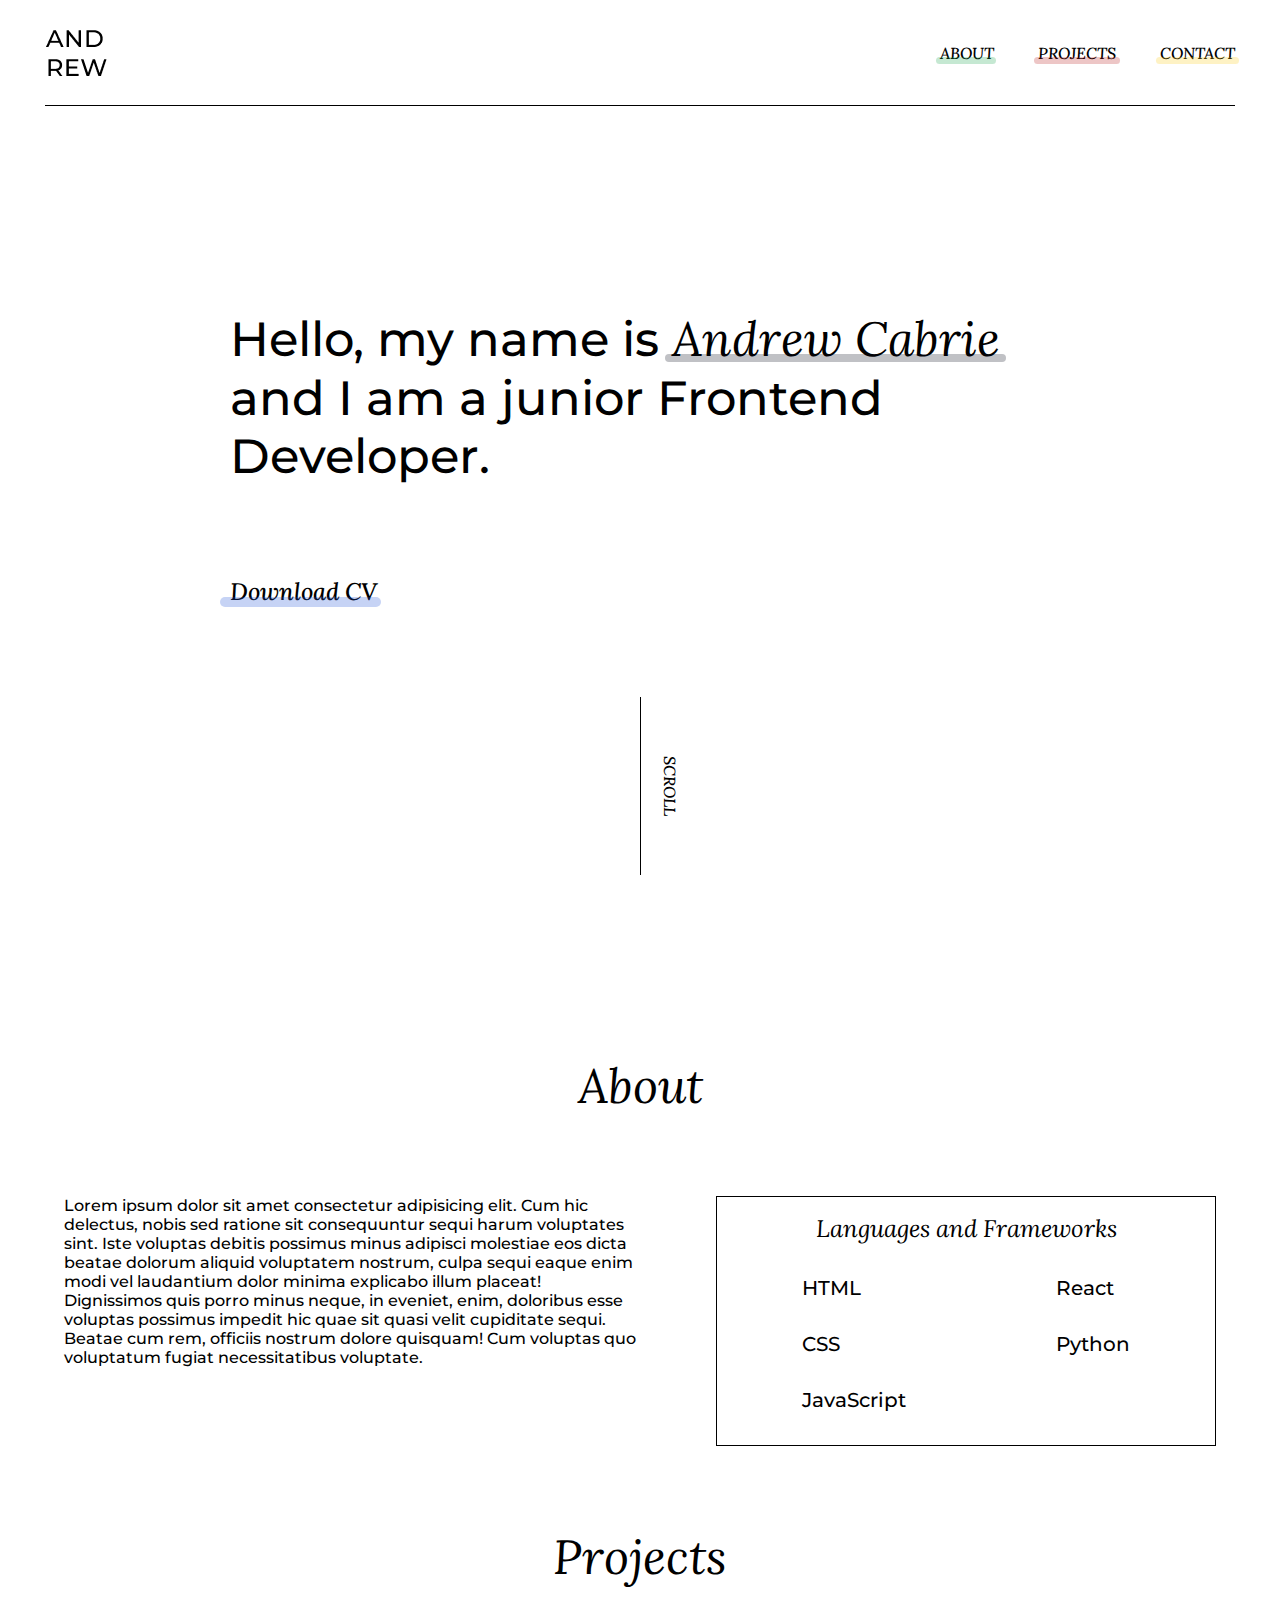
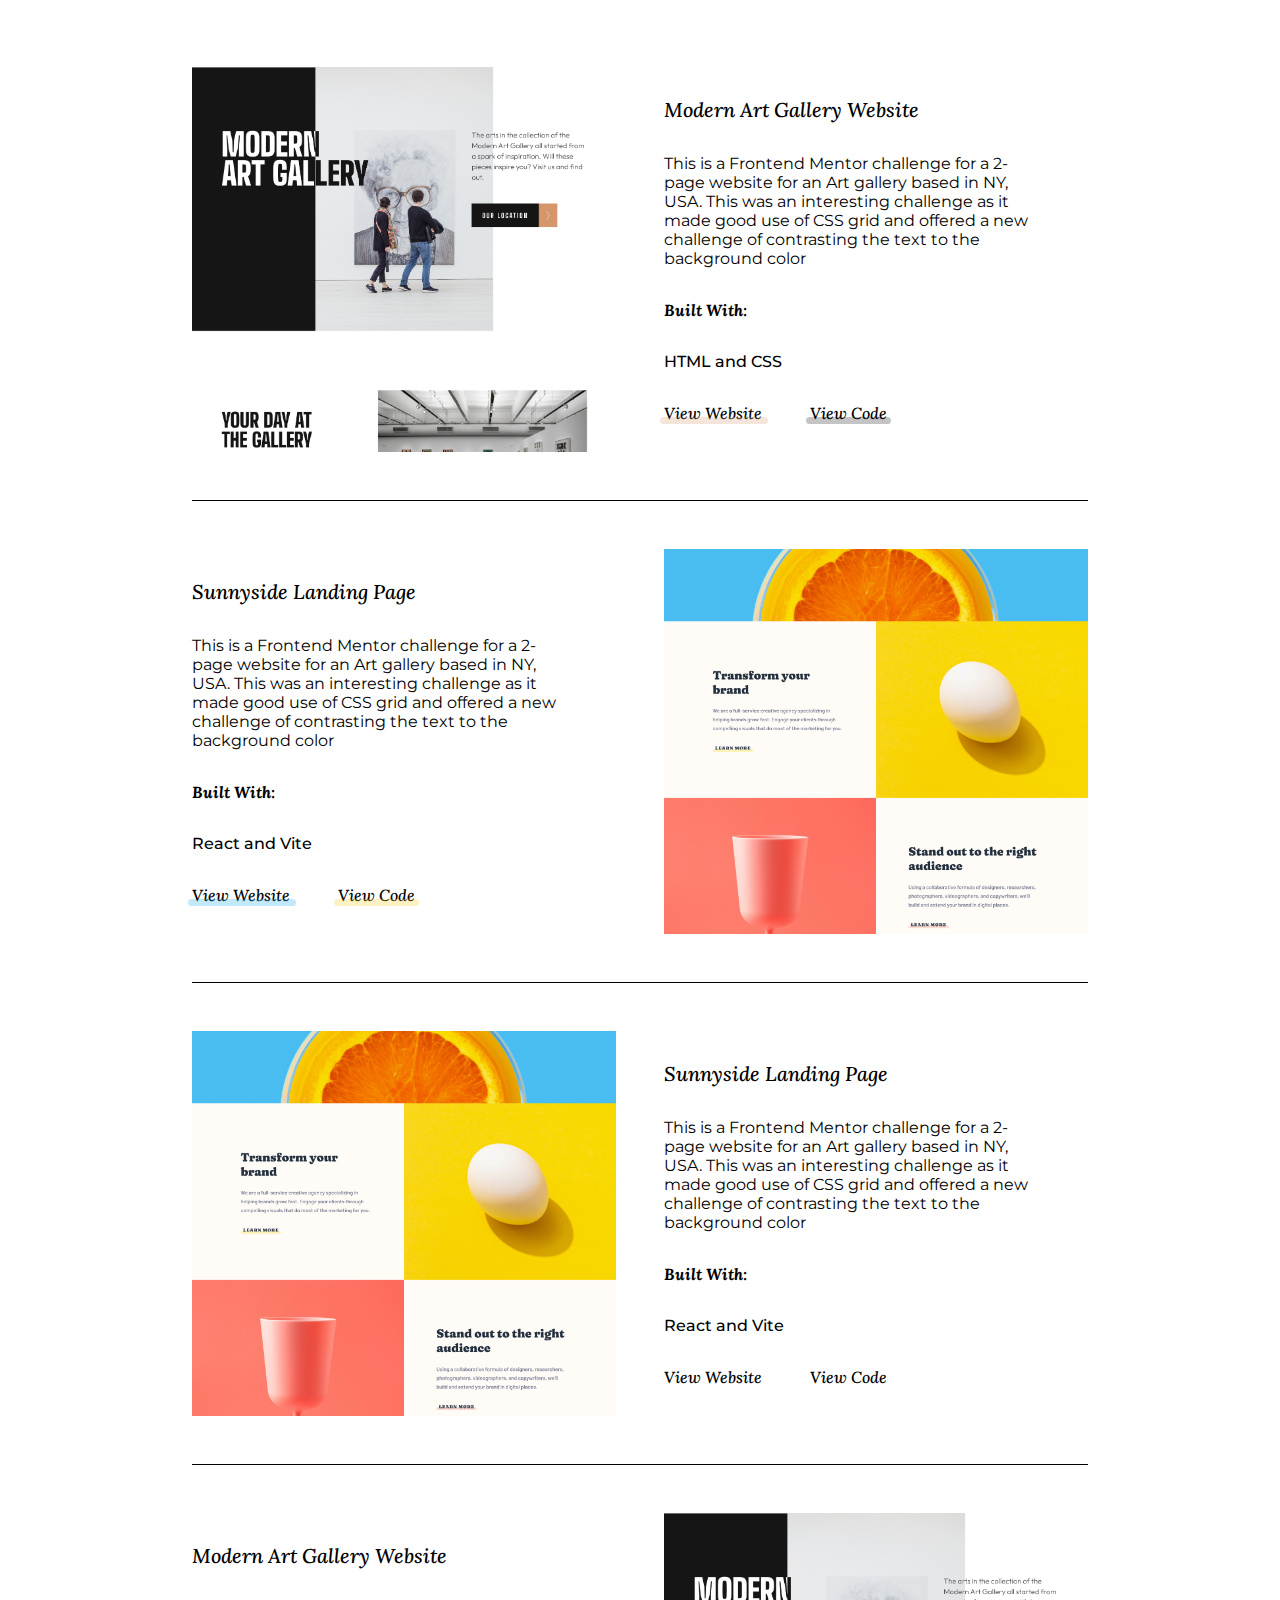
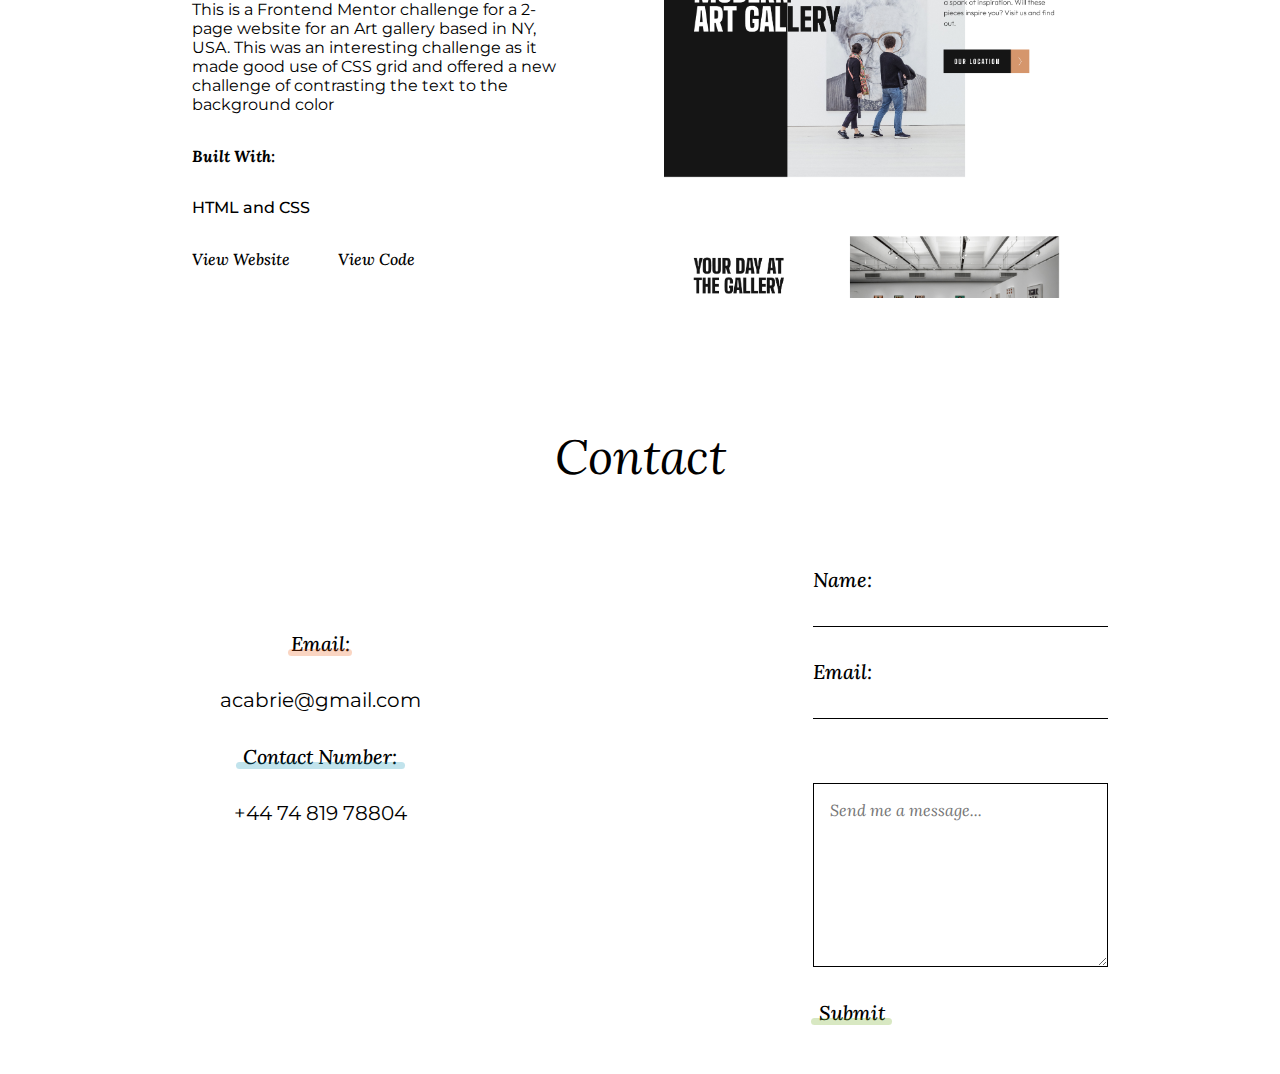
==== index.html @ 9cf26b20 "Updates" ====
<!DOCTYPE html>
<html lang="en">
<head>
    <meta charset="UTF-8">
    <meta name="viewport" content="width=device-width, initial-scale=1.0">
    <link rel="preconnect" href="https://fonts.googleapis.com">
    <link rel="preconnect" href="https://fonts.gstatic.com" crossorigin>
    <link href="https://fonts.googleapis.com/css2?family=Lora:ital,wght@0,400;0,500;1,400;1,500&family=Montserrat:wght@300;400;500&display=swap" rel="stylesheet">
    <link rel="icon" type="image/png" sizes="32x32" href="./images/favicon.png">
    <script src="main.js" defer></script>
    <title>Andrew Cabrie Portfolio</title>

    <link href="styles.css" rel="stylesheet">
</head>
<body>

     <!------------- Header Section ---------------->

    <header class="primary-header">
        <nav class="navbar">
            <img src="./images/logo.png" alt="logo" class="logo">
            <ul class="primary-nav">
                <li><a href="#about" class="about-a font-lora fs-1 fw-500" onclick="toggleNav()">ABOUT</a></li>
                <li><a href="#projects" class="projects-a font-lora fs-1 fw-500" onclick="toggleNav()">PROJECTS</a></li>
                <li><a href="#contact" class="contact-a font-lora fs-1 fw-500" onclick="toggleNav()">CONTACT</a></li>
            </ul> 
            <div class="hamburger-menu">
                <div class="hamburger-icon" onclick="toggleNav()">
                    <span></span>
                    <span></span>
                    <span></span>
                </div>
            </div>
            
        </nav>
    </header>

    <!------------- Hero Section ---------------->

    <section id="hero">
        <div class="main-heading">
            <h1 class="font-mont fs-4">Hello, my name is <span class="name font-lora fw-400">Andrew Cabrie</span> and I am a junior Frontend Developer.</h1>
        </div>
       
       <a href="#" class="resume font-lora fw-500 fs-3">Download CV</a>

       <div class="line-container">
            <img src="./images/Line.png" alt="line" class="line"> 
            <p class="scroll">SCROLL</p>
       </div>
       
    </section>


    <!------------- About Section ---------------->

    <section id="about">
        <h2 class="about-heading font-lora fw-400 fs-5 center">About</h2>

        <div class="about-container">
            <div class="about-text">
                <p class="font-mont fs-1">Lorem ipsum dolor sit amet consectetur adipisicing elit. Cum hic delectus, nobis sed
                   ratione sit consequuntur sequi harum voluptates sint. Iste voluptas debitis possimus minus 
                   adipisci molestiae eos dicta beatae dolorum aliquid voluptatem nostrum, culpa sequi eaque enim 
                   modi vel laudantium dolor minima explicabo illum placeat! Dignissimos quis porro minus neque, 
                   in eveniet, enim, doloribus esse voluptas possimus impedit hic quae sit quasi velit
                   cupiditate sequi. Beatae cum rem, officiis nostrum dolore quisquam! Cum voluptas quo voluptatum 
                   fugiat necessitatibus voluptate.
                </p>
            </div>
    
            <div class="skills-container">
                <h3 class="skills-hd font-lora fs-3 fw-400">Languages and Frameworks</h3>
                <div class="skills">
                    <div>
                        <h4 class="html font-mont fs-2">HTML</h4>
                        <h4 class="css font-mont fs-2">CSS</h4>
                        <h4 class="javascript font-mont fs-2">JavaScript</h4>
                    </div>
                    <div>
                        <h4 class="react font-mont fs-2">React</h4>
                        <h4 class="python font-mont fs-2">Python</h4>
                    </div>
                </div>
                
            </div>
        </div>
        
        
    </section>

     <!------------- Projects Section ---------------->

    <section id="projects">
        <h2 class="projects-heading font-lora fw-400 fs-5 center">Projects</h2>

        <div class="projects-container">
            <article class="project-1 article-container">
                <div class="image">
                    <img src="./images/Modern-art-gallery-1.png" alt="Modern art gallery website">
                </div>
                <div class="content">
                    <h3 class="fw-500 fs-2 font-lora">Modern Art Gallery Website</h3>
                    <p class="font-mont fs-1 fw-400">This is a Frontend Mentor challenge for a 2-page website 
                        for an Art gallery based in NY, USA. 
                        This was an interesting challenge as it made good use of 
                        CSS grid and offered a new challenge of contrasting 
                        the text to the background color</p>
                    <h4 class="font-lora">Built With:</h4>
                    <p class="font-mont">HTML and CSS</p>

                    <div class="tabs">
                        <a href="https://acabrie.github.io/gallery-website/index.html" target="_blank" class="tab beige font-lora fw-500 fs-1">View Website</a>
                        <a href="https://github.com/acabrie/gallery-website.git" target="_blank" class="tab dark font-lora fw-500 fs-1" >View Code</a>
                    </div>    
                        
                </div>
            </article>
            
            <article class="project-2 article-container">
                    <div class="image">
                        <img src="./images/Sunnyside-1.png" alt="Sunnyside landing page">
                    </div>
                    <div class="content">
                        <h3 class="fw-500 fs-2 font-lora">Sunnyside Landing Page</h3>
                        <p class="font-mont fs-1 fw-400">This is a Frontend Mentor challenge for a 2-page website 
                            for an Art gallery based in NY, USA. 
                            This was an interesting challenge as it made good use of 
                            CSS grid and offered a new challenge of contrasting 
                            the text to the background color</p>
                        <h4 class="font-lora">Built With:</h4>
                        <p class="font-mont">React and Vite</p>
    
                        <div class="tabs">
                            <a href="https://acabrie.github.io/gallery-website/index.html" target="_blank" class="tab blue font-lora fw-500 fs-1">View Website</a>
                            <a href="https://github.com/acabrie/gallery-website.git" target="_blank" class="tab yellow font-lora fw-500 fs-1">View Code</a>
                        </div>    
                            
                    </div>
            </article>

            <article class="project-3 article-container">
                <div class="image">
                    <img src="./images/Sunnyside-1.png" alt="Sunnyside landing page">
                </div>
                <div class="content">
                    <h3 class="fw-500 fs-2 font-lora">Sunnyside Landing Page</h3>
                    <p class="font-mont fs-1 fw-400">This is a Frontend Mentor challenge for a 2-page website 
                        for an Art gallery based in NY, USA. 
                        This was an interesting challenge as it made good use of 
                        CSS grid and offered a new challenge of contrasting 
                        the text to the background color</p>
                    <h4 class="font-lora">Built With:</h4>
                    <p class="font-mont">React and Vite</p>

                    <div class="tabs">
                        <a href="https://acabrie.github.io/gallery-website/index.html" target="_blank" class="tab font-lora fw-500 fs-1">View Website</a>
                        <a href="https://github.com/acabrie/gallery-website.git" target="_blank" class="tab font-lora fw-500 fs-1">View Code</a>
                    </div>    
                        
                </div>
            </article>

            <article class="project-4 article-container">
                <div class="image">
                    <img src="./images/Modern-art-gallery-1.png" alt="Modern art gallery website">
                </div>
                <div class="content">
                    <h3 class="fw-500 fs-2 font-lora">Modern Art Gallery Website</h3>
                    <p class="font-mont fs-1 fw-400">This is a Frontend Mentor challenge for a 2-page website 
                        for an Art gallery based in NY, USA. 
                        This was an interesting challenge as it made good use of 
                        CSS grid and offered a new challenge of contrasting 
                        the text to the background color</p>
                    <h4 class="font-lora">Built With:</h4>
                    <p class="font-mont">HTML and CSS</p>

                    <div class="tabs">
                        <a href="https://acabrie.github.io/gallery-website/index.html" target="_blank" class="tab font-lora fw-500 fs-1">View Website</a>
                        <a href="https://github.com/acabrie/gallery-website.git" target="_blank" class="tab font-lora fw-500 fs-1">View Code</a>
                    </div>    
                        
                </div>
            </article>
        </div>    
    </section>


     <!------------- Contact Section ---------------->

    <section id="contact">
        <h2 class="contact-heading font-lora fw-400 fs-5 center">Contact</h2>
        <div class="contact-container">
            <div class="contact-info">
                <h4 class="email-hd font-lora fw-500 fs-2">Email:</h4>
                <p class="email font-mont fw-400 fs-2">acabrie@gmail.com</p>
                <h4 class="contact-num-hd font-lora fw-500 fs-2">Contact Number:</h4>
                <p class="number font-mont fw-400 fs-2">+44 74 819 78804</p>
            </div>
            
            <div class="form-container">
                <form class="form">
                    <label for="name" class="name-label font-lora fw-500 fs-2">Name:</label>
                    <input type="text" name="name" id="name" spellcheck="false" class="input-field">

                    <label for="email" class="email-label font-lora fw-500 fs-2">Email:</label>
                    <input type="email" name="email" id="email" spellcheck="false" class="input-field">
                    <p class="error-msg font-mont fw-500">Please provide a valid email address</p>

                    <textarea name="textarea" id="" cols="40" rows="10" class="text-area" placeholder="Send me a message..."></textarea>
                    <button type="submit" class="submit-btn font-lora">Submit</button>
                </form>
            </div>
        </div>
       
        
    </section>
    
</body>
</html>
---- styles.css ----
:root{
    --font-lora: 'Lora';
    --font-montserrat: 'Montserrat';

    --font-size-1: 1rem;
    --font-size-2: 1.25rem;
    --font-size-3: 1.5rem;
    --font-size-4: 2rem;
    --font-size-5: 2rem;
}

@media (min-width: 35em){
    :root{
        --font-size-1: 1rem;
        --font-size-2: 1.25rem;
        --font-size-3: 1.5rem;
        --font-size-4: 3rem;
        --font-size-5: 2.5rem;
    }
}

@media (min-width: 50em){
    :root{
        --font-size-1: 1rem;
        --font-size-2: 1.25rem;
        --font-size-3: 1.5rem;
        --font-size-4: 3rem;
        --font-size-5: 3rem;
    }
}

/***************************/
/** Reset Default Browser **/
/***************************/

*,
*::before,
*::after{
    box-sizing: border-box;
}

html{
    scroll-behavior: smooth;
}

body,
h1,
h2,
h3,
h4,
h5,
h6,
p,
img{
    margin: 0;
}

.sr-only{
    position: absolute;
    width: 1px;
    height: 1px;
    padding: 0;
    margin: -1px;
    overflow: hidden;
    clip: rect(0, 0, 0, 0);
    white-space: nowrap;
    border-width: 0;
}



/**********************/
/** Utility Classes **/
/*********************/


.font-lora{font-family: var(--font-lora); font-style: italic;}
.font-mont{font-family: var(--font-montserrat); font-weight: 500;}

.fs-1{font-size: var(--font-size-1);}
.fs-2{font-size: var(--font-size-2);}
.fs-3{font-size: var(--font-size-3);}
.fs-4{font-size: var(--font-size-4);}
.fs-5{font-size: var(--font-size-5);}

.fw-400{font-weight: 400;}
.fw-500{font-weight: 500;}

.upper{text-transform: uppercase;}
.lower{text-transform: lowercase;}

.center{text-align: center;}



/*********************/
/** Header Section ***/
/*********************/

body{
    margin-inline: auto;
    max-width: 1440px;
    /* box-shadow: 0px 0px 8px -5px #000; */
    min-height: 100vh;
    padding-bottom: 3rem;
}

.primary-header{
    width: 100%;
    height: 106px;
}

.navbar{
    display: flex;
    align-items: center;
    padding-block: 1.3rem;
    width: 90%;
    height: 100%;
    margin-inline: auto;
    border-bottom: 1px solid black;
}

.logo{
    margin-right: auto;
}

.primary-nav{
    display: flex;
    gap: 2.75rem;
    list-style: none;
}

.primary-nav li a{
    text-decoration: none;
    color: #000;
    position: relative;
}

.projects-a::after{
    content: '';
    height: 7px;
    width: 110%;
    position: absolute;
    top: 14px;
    left: -4px;
    border-radius: 5px;
    background-color: #B91C1C;
    opacity: 0.25;
}

.projects-a:hover::after,
.projects-a:focus::after{
    opacity: 1;
}

.about-a::after{
    content: '';
    height: 7px;
    width: 110%;
    position: absolute;
    top: 14px;
    left: -4px;
    border-radius: 5px;
    background-color: #16A34A;
    opacity: 0.25;
}

.about-a:hover::after,
.about-a:focus::after{
    opacity: 1;
}

.contact-a::after{
    content: '';
    height: 7px;
    width: 110%;
    position: absolute;
    top: 14px;
    left: -4px;
    border-radius: 5px;
    background-color: #FACC15;
    opacity: 0.25;
}

.contact-a:hover::after,
.contact-a:focus::after{
    opacity: 1;
}

@media (max-width: 35em){

    .primary-nav{
        flex-direction: column;
        justify-content: center;
        align-items: center;
        position: absolute;
        top: 135px;
        z-index: 100;
        background-color: #FFF;
        border: 1px solid #000;
        width: 90%;
        height: 375px;
        margin: 0;
        padding: 0;
        transform: translateY(-150%);
        transition: all 0.8s ease-in-out;
    }

    .primary-nav.open{
        transform: translateY(0);
    }

    .hamburger-menu{
        transition: all 0.3s ease-in-out;
    }

    .hamburger-icon{
        display: flex;
        flex-direction: column;
        justify-content: space-between;
        height: 16.5px;
        width: 32px;
    }

    .hamburger-icon span{
        transition: all 0.3s ease-in-out;
    }

    .hamburger-icon span:first-child{
        height: 2px;
        width: 100%;
        background-color: black;
        
    }
    .hamburger-icon span:nth-child(2){
        height: 2px;
        width: 50%;
        background-color: black;
        place-self: end;
    }
    
    .hamburger-icon span:last-child{
        height: 2px;
        width: 100%;
        background-color: black;
        
    }

    .hamburger-icon.open span:first-child{
        transform: rotate(29deg) translate(7px, 6px);
    }
    .hamburger-icon.open span:nth-child(2){
       transform: translateX(20px);
       background-color: white;
    }
    
    .hamburger-icon.open span:last-child{
        transform: rotate(-30deg) translate(6px, -3px);
    }
}

@media (min-width: 35em){
    .navbar{
        width: 93%;
        justify-content: space-between;
    }

}

@media (min-width: 50em){
    
}



/*********************/
/*** Hero Section ****/
/*********************/


#hero{
    display: flex;
    flex-direction: column;
    align-items: center;
    max-width: 821px;
    margin-inline: auto;
    
}

.main-heading{
    width: 90%;
    text-align: center;
    margin-top: 6.625rem;
}

.name{
    position: relative;
}

.name::after{
    content: '';
    height: 8px;
    width: 104%;
    position: absolute;
    top: 30px;
    left: -5px;
    border-radius: 5px;
    background-color: #020617;
    opacity: 0.25;
}

.resume{
    position: relative;
    margin-top: 5.6875rem;
    color: #000;
    text-decoration: none;
}

.resume::after{
    content: '';
    height: 10px;
    width: 110%;
    position: absolute;
    top: 21px;
    left: -10px;
    border-radius: 5px;
    background-color: #1D4ED8;
    opacity: 0.25;
}

.resume:hover::after,
.resume:focus::after{
    opacity: 1;
    cursor: pointer;
}

.line-container{
    position: relative;
}

.scroll{
    position: absolute;
    top: 62%;
    transform: rotate(90deg);
    font-family: 'Lora';
    font-style: italic;
    font-weight: 500;
}


.line{
    margin-top: 5.6525rem;
}

@media (min-width: 35em){
    .name::after{
        top: 46px;
        left: -7px;
    }
}

@media (min-width: 50em){
    .name::after{
        top: 46px;
        left: -7px;
    }

    .main-heading{
        width: 100%;
    }

    
}

@media (min-width: 70em){

    #hero{
        padding-bottom: 6rem;
    }

    .main-heading{
        width: 100%;
        text-align: left;
        margin-top: 12.625rem;
    }

    .resume{
        align-self: flex-start;
    }

    .name::after{
        top: 46px;
        left: -7px;
    }
}




/*************************/
/*** About Section ****/
/***********************/


.about-container{
    display: flex;
    margin-inline: auto;
    flex-direction: column;
    width: 90%;

}

.about-heading{
    margin-block: 5rem;
}

.skills-container{
    display: flex;
    flex-direction: column;
    border: 1px solid #000;
    max-width: 500px;
    height: 250px;
}

.skills-container h3{
    text-align: center;
}

.skills{
    display: flex;
    flex-direction: row;
    justify-content: space-evenly;
    gap: 4rem;
}

.skills-hd{
    margin-top: 1rem;
    margin-bottom: 2rem;
}

@media (min-width: 55em){
    .about-container{
        flex-direction: row;
        justify-content: space-between;
        gap: 3rem;
    }

    .about-text{
        width: 50%;
    }

    .skills-container{
        width: 50%;
    }
}


/*************************/
/*** Projects Section ***/
/***********************/


.projects-heading{
    margin-block: 5rem;
}

.projects-container{
    width: 90%;
    margin-inline: auto;
}

.article-container{
    display: flex;
    flex-direction: column;
    margin-top: 3rem;
    padding-bottom: 3rem;
    border-bottom: 1px solid #000;
}


.image img{
    width: 100%;
    height: 305px;
    object-fit: cover;
}

.content{
    text-align: center;
    margin-top: 2.5rem;
    width: 300px;
    margin-inline: auto;
}

.content h3, p, h4{
    margin-bottom: 2rem;
}

.tabs{
    display: flex;
    justify-content: center;
    gap: 3rem;
    padding-inline: 1rem;
}

.tab{
    position: relative;
    text-decoration: none;
    font-weight: 500;
    color: #000;
    z-index: 1000;
}


.beige::after{
    content: '';
    height: 7px;
    width: 110%;
    position: absolute;
    top: 14px;
    left: -4px;
    border-radius: 5px;
    background-color: #D5966B;
    opacity: 0.25;
    
}

.beige:hover::after,
.beige:focus::after{
    opacity: 1;
  
}

.dark::after{
    content: '';
    height: 7px;
    width: 110%;
    position: absolute;
    top: 14px;
    left: -4px;
    border-radius: 5px;
    background-color: #151515;
    opacity: 0.25;
}

.dark:hover::after,
.dark:focus::after{
    opacity: 1;
}

.blue::after{
    content: '';
    height: 7px;
    width: 110%;
    position: absolute;
    top: 14px;
    left: -4px;
    border-radius: 5px;
    background-color: #0EA5E9;
    opacity: 0.25;
}

.blue:hover::after,
.blue:focus::after{
    opacity: 1;
}


.yellow::after{
    content: '';
    height: 7px;
    width: 110%;
    position: absolute;
    top: 14px;
    left: -4px;
    border-radius: 5px;
    background-color: #FACC15;
    opacity: 0.25;
}

.yellow:hover::after,
.yellow:focus::after{
    opacity: 1;
}

.project-4{
    border-bottom: none;
}


@media (min-width: 35em){
    .projects-container{
        width: 60%;
    }
}

@media (min-width: 55em){
    .projects-container{
        width: 70%;
    }

    .article-container{
        flex-direction: row;
        gap: 3rem;
    }

    .image{
        width: 50%;
        height: 385px;
    }

    .image img{
        height: 100%;
    }

    .content{
        text-align: left;
        margin: 0;
        width: 50%;
        align-self: center;
    }

    .content p{
        width: 90%;
    }

    .project-2{
        flex-direction: row-reverse;

    }

    .project-4{
        flex-direction: row-reverse;
    }

    .tabs{
        padding: 0;
        padding-right: 1rem;
        justify-content: start;
    }
}




/*************************/
/*** Contact Section ****/
/***********************/



.contact-container{
    display: grid;
    grid-template-columns: 1fr;
    grid-template-rows: 1fr 1fr;
}

.contact-info{
    text-align: center;
    margin-top: 4rem;
    position: relative;
}

.email-hd{
    display: inline-block;
    position: relative;
}

.email-hd::after{
    content: '';
    height: 7px;
    width: 110%;
    position: absolute;
    top: 18px;
    left: -3px;
    border-radius: 5px;
    background-color: #EA580C;
    opacity: 0.25;
}

.contact-num-hd{
    display: inline-block;
    position: relative;
}

.contact-num-hd::after{
    content: '';
    height: 7px;
    width: 110%;
    position: absolute;
    top: 18px;
    left: -7px;
    border-radius: 5px;
    background-color: #0891B2;
    opacity: 0.25;
} 


.form{
    display: flex;
    flex-direction: column;
    max-width: 295px;
    margin-inline: auto;
}

.name-label{
    display: block;
   
}

.email-label{
    display: block;
    margin-top: 2rem;
}

.input-field{
    height: 35px;
    border: none;
    border-bottom: 1px solid #000;
    border-radius: none;
    width: 100%;
}

    
.error-msg{
    display: none;
    font-size: 0.7rem;
    color: #B91C1C;
}

.text-area{
    
    margin-top: 4rem;
    border: none;
    border: 1px solid #000;
    padding: 1rem;
}

.text-area::placeholder{
    font-size: 1rem;
    font-family: 'Lora';
    font-style: italic;
}

.submit-btn{
    border: none;
    font-size: 1.25rem;
    background-color: #FFF;
    color: #000;
    margin-top: 2rem;
    align-self: flex-start;
    font-weight: 500;
    position: relative;
}

.submit-btn::after{
    content: '';
    height: 7px;
    width: 105%;
    position: absolute;
    top: 19px;
    left: -2px;
    border-radius: 5px;
    background-color: #65A30D;
    opacity: 0.25;
}

.submit-btn:hover::after{
    opacity: 1;
}

@media (min-width: 55em){

    .contact-heading{
        margin-block: 5rem;
    }
    .contact-container{

        grid-template-columns: 1fr 1fr;
        grid-template-rows: 1fr;
    }
}
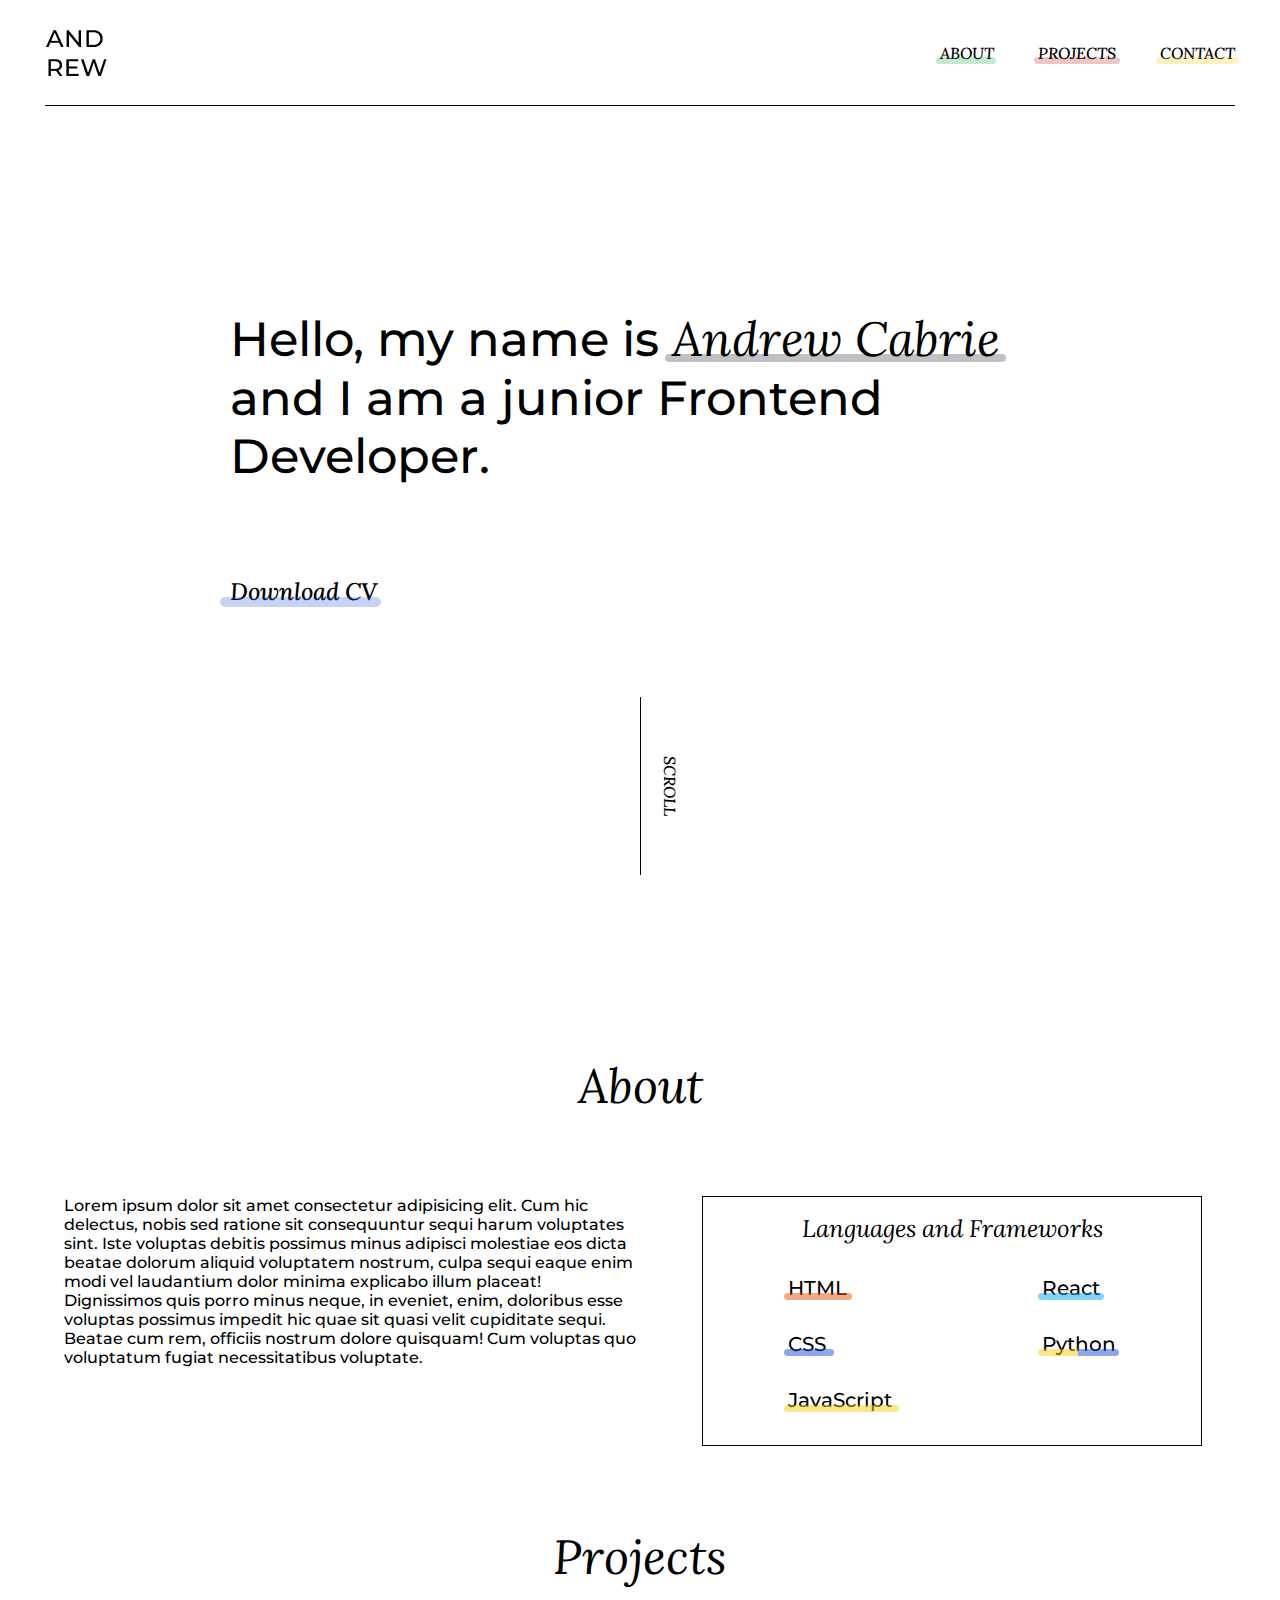
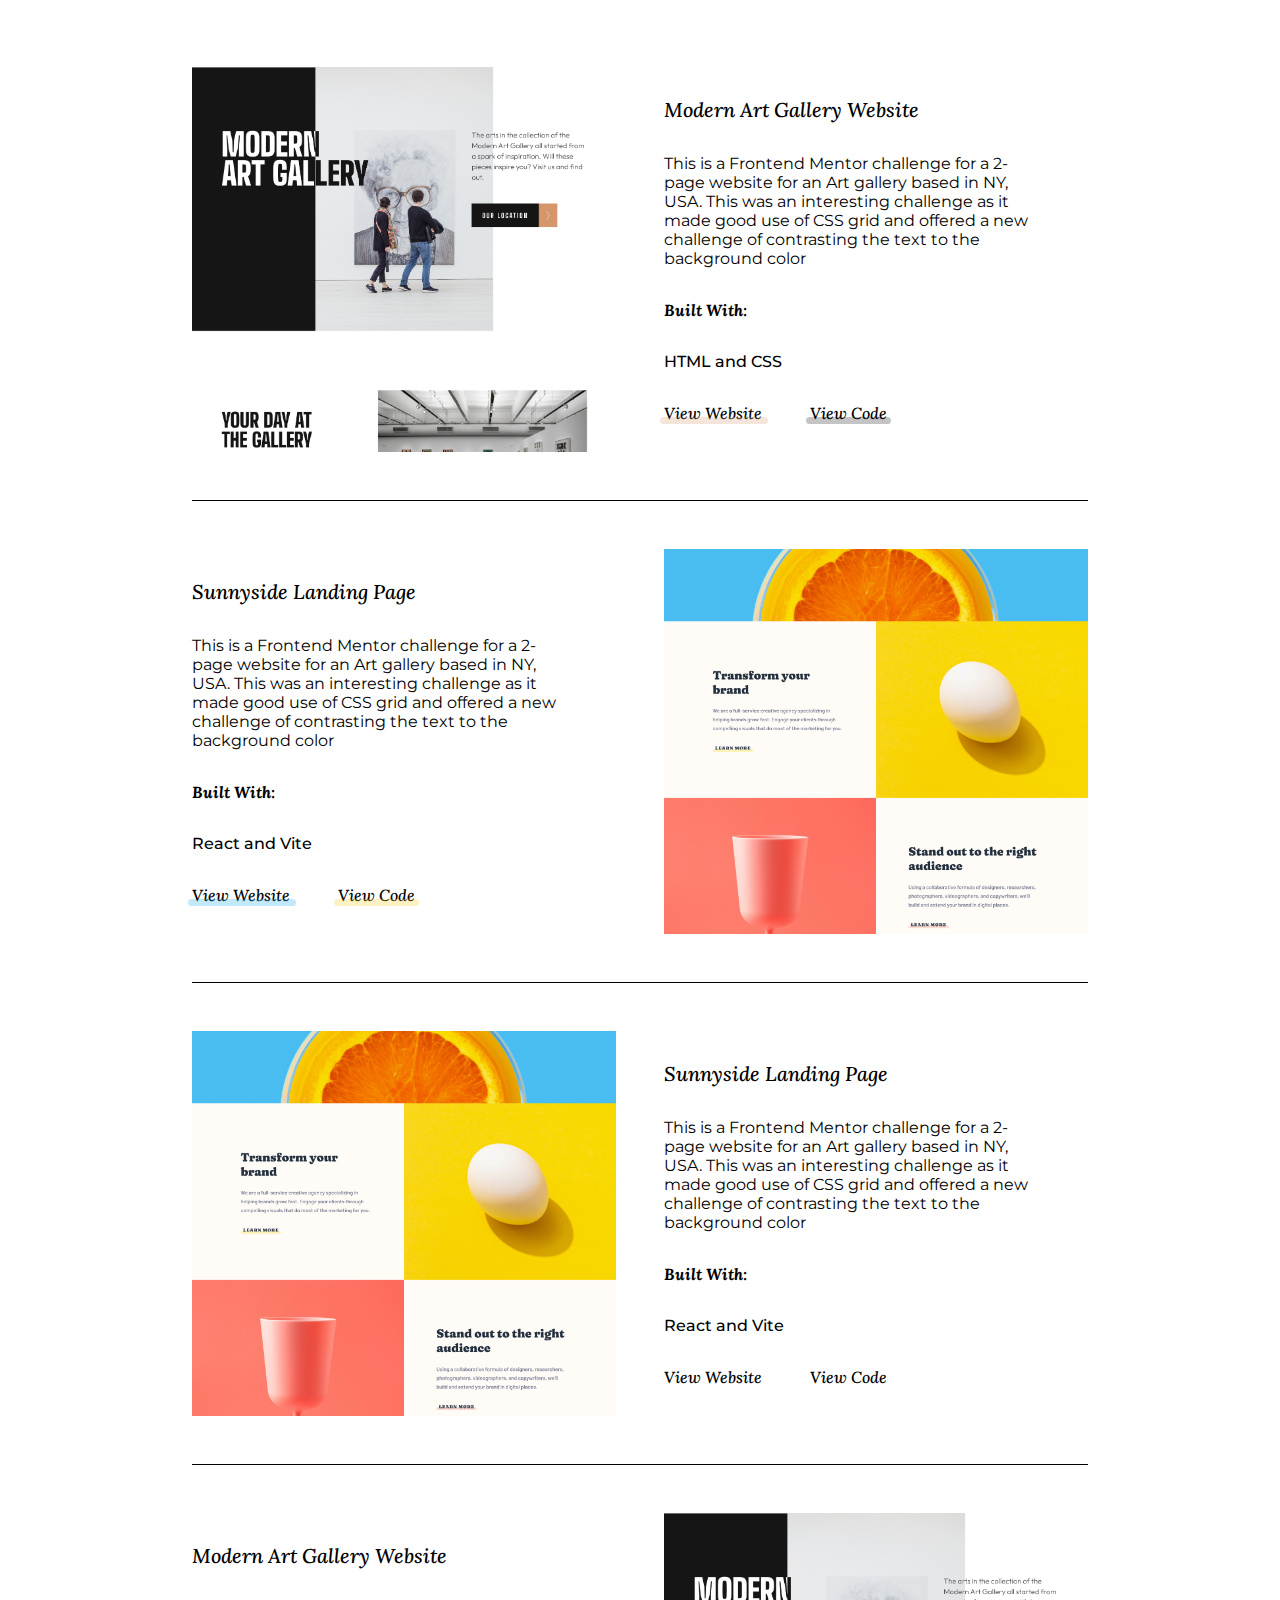
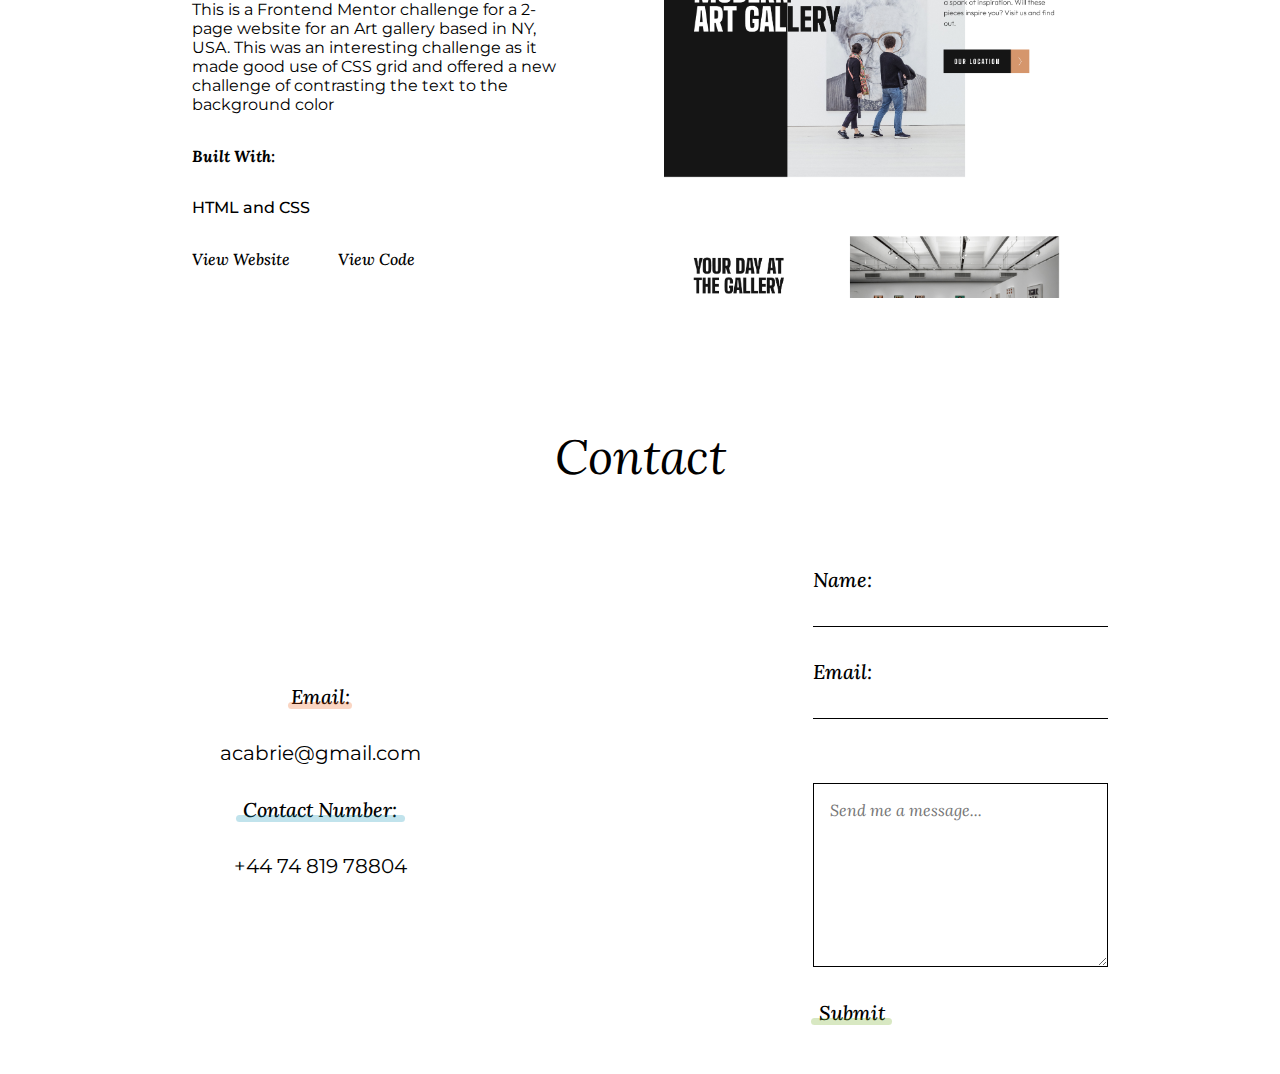
==== commit 07e47cae: "Update about me" ====
--- a/index.html
+++ b/index.html
@@ -193,9 +193,9 @@
         <div class="contact-container">
             <div class="contact-info">
                 <h4 class="email-hd font-lora fw-500 fs-2">Email:</h4>
-                <p class="email font-mont fw-400 fs-2">acabrie@gmail.com</p>
+                <p class="email font-mont fw-400 fs-2 no-dec">acabrie@gmail.com</p>
                 <h4 class="contact-num-hd font-lora fw-500 fs-2">Contact Number:</h4>
-                <p class="number font-mont fw-400 fs-2">+44 74 819 78804</p>
+                <p class="number font-mont fw-400 fs-2 no-dec">+44 74 819 78804</p>
             </div>
             
             <div class="form-container">
--- a/styles.css
+++ b/styles.css
@@ -91,7 +91,7 @@
 
 .center{text-align: center;}
 
-
+.no-dec{text-decoration: none;}
 
 /*********************/
 /** Header Section ***/
@@ -420,6 +420,8 @@
     border: 1px solid #000;
     max-width: 500px;
     height: 250px;
+    margin-inline: auto;
+    width: 100%;
 }
 
 .skills-container h3{
@@ -437,6 +439,87 @@
     margin-top: 1rem;
     margin-bottom: 2rem;
 }
+
+.html{
+    position: relative;
+}
+
+.html::after{
+    content: '';
+    height: 7px;
+    width: 65%;
+    position: absolute;
+    top: 17px;
+    left: -4px;
+    border-radius: 5px;
+    background-color: #EA580C;
+    opacity: 0.5;
+}
+
+.css{
+    position: relative;
+}
+
+.css::after{
+    content: '';
+    height: 7px;
+    width: 48%;
+    position: absolute;
+    top: 17px;
+    left: -4px;
+    border-radius: 5px;
+    background-color: #1D4ED8;
+    opacity: 0.5;
+}
+
+.javascript{
+    position: relative;
+}
+
+.javascript::after{
+    content: '';
+    height: 7px;
+    width: 110%;
+    position: absolute;
+    top: 17px;
+    left: -4px;
+    border-radius: 5px;
+    background-color: #FACC15;
+    opacity: 0.5;
+}
+
+.react{
+    position: relative;
+}
+
+.react::after{
+    content: '';
+    height: 7px;
+    width: 90%;
+    position: absolute;
+    top: 17px;
+    left: -4px;
+    border-radius: 5px;
+    background-color: #0EA5E9;
+    opacity: 0.5;
+}
+
+.python{
+    position: relative;
+}
+
+.python::after{
+    content: '';
+    height: 7px;
+    width: 110%;
+    position: absolute;
+    top: 17px;
+    left: -4px;
+    border-radius: 5px;
+    background: linear-gradient(to right, #FACC15 0%, #FACC15 50%, #1D4ED8 50%, #1D4ED8 100%);
+    opacity: 0.5;
+}
+
 
 @media (min-width: 55em){
     .about-container{
@@ -651,12 +734,17 @@
 .contact-container{
     display: grid;
     grid-template-columns: 1fr;
-    grid-template-rows: 1fr 1fr;
-}
-
+    grid-template-rows: 0.85fr 1fr;
+}
+
+.contact-heading{
+    margin-top: 4rem;
+}
 .contact-info{
-    text-align: center;
-    margin-top: 4rem;
+    display: flex;
+    flex-direction: column;
+    justify-content: center;
+    align-items: center;
     position: relative;
 }
 
@@ -723,6 +811,7 @@
     
 .error-msg{
     display: none;
+    padding-top: 1rem;
     font-size: 0.7rem;
     color: #B91C1C;
 }
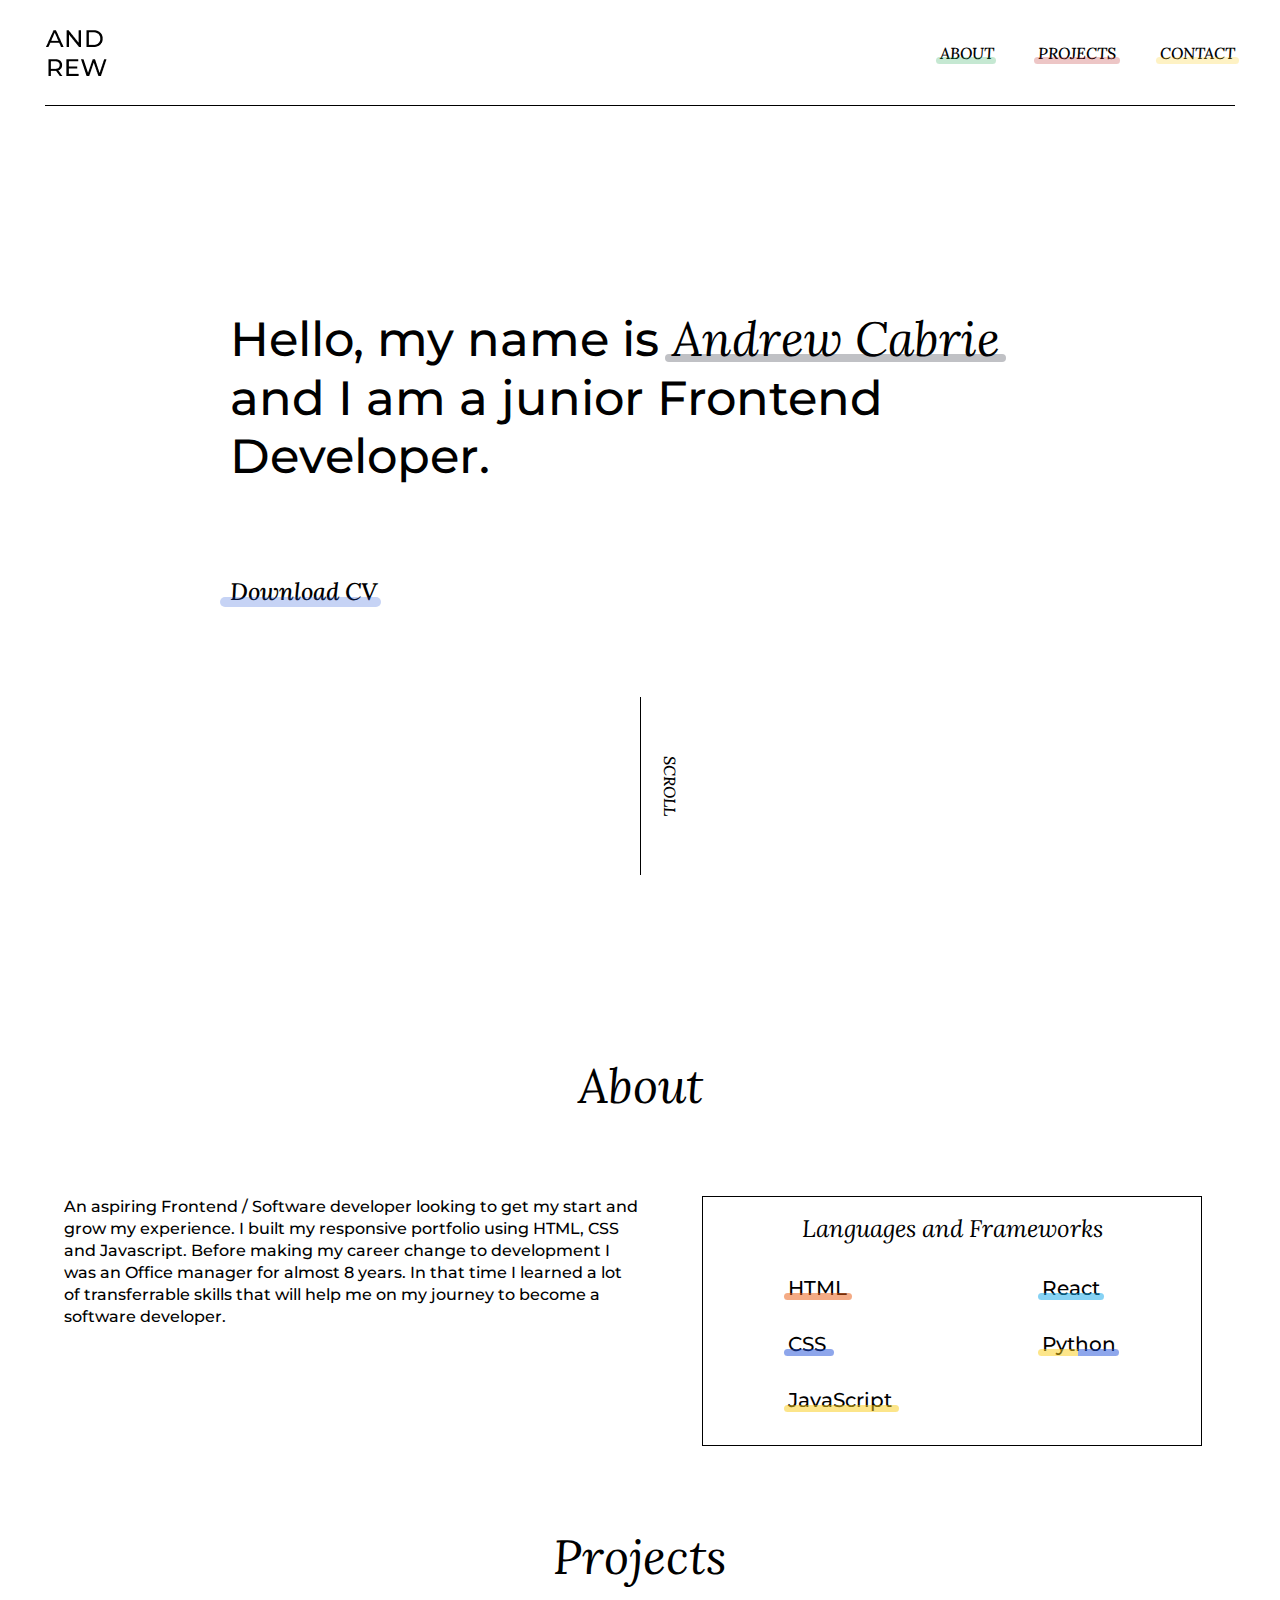
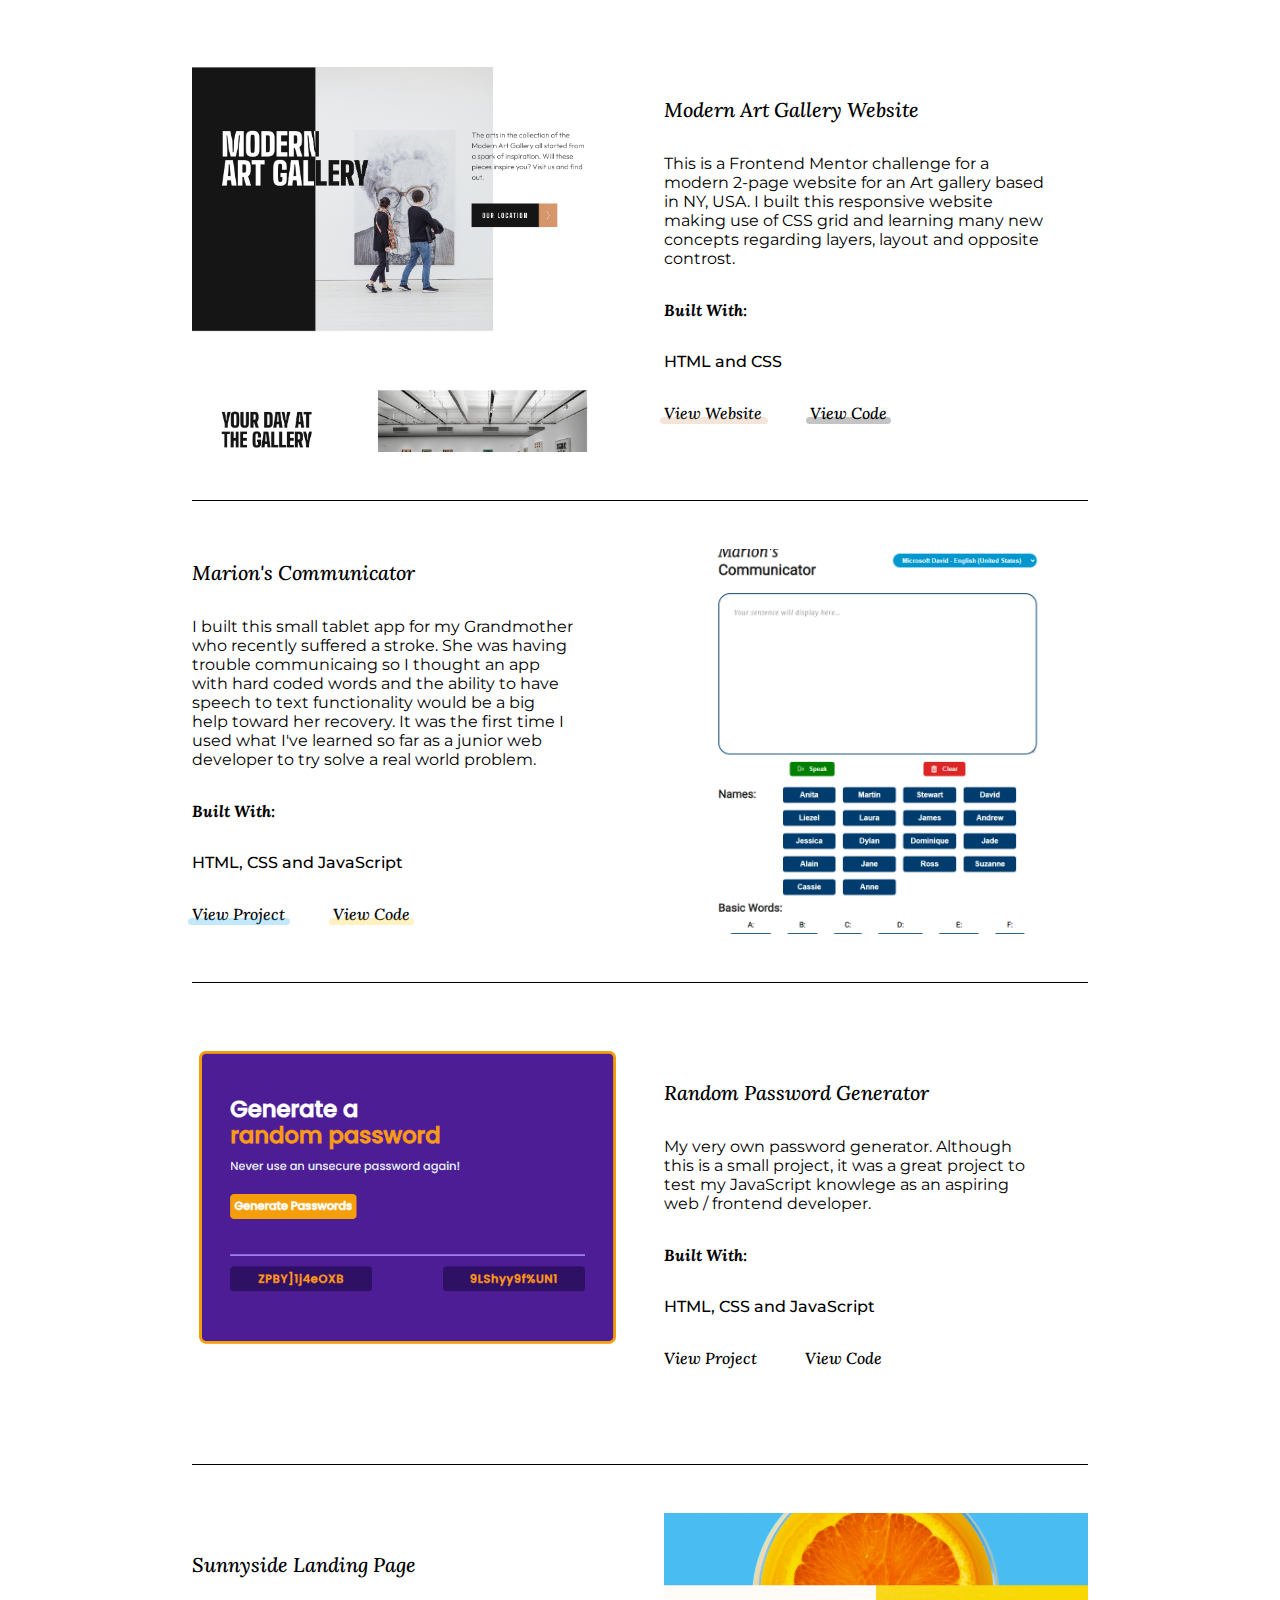
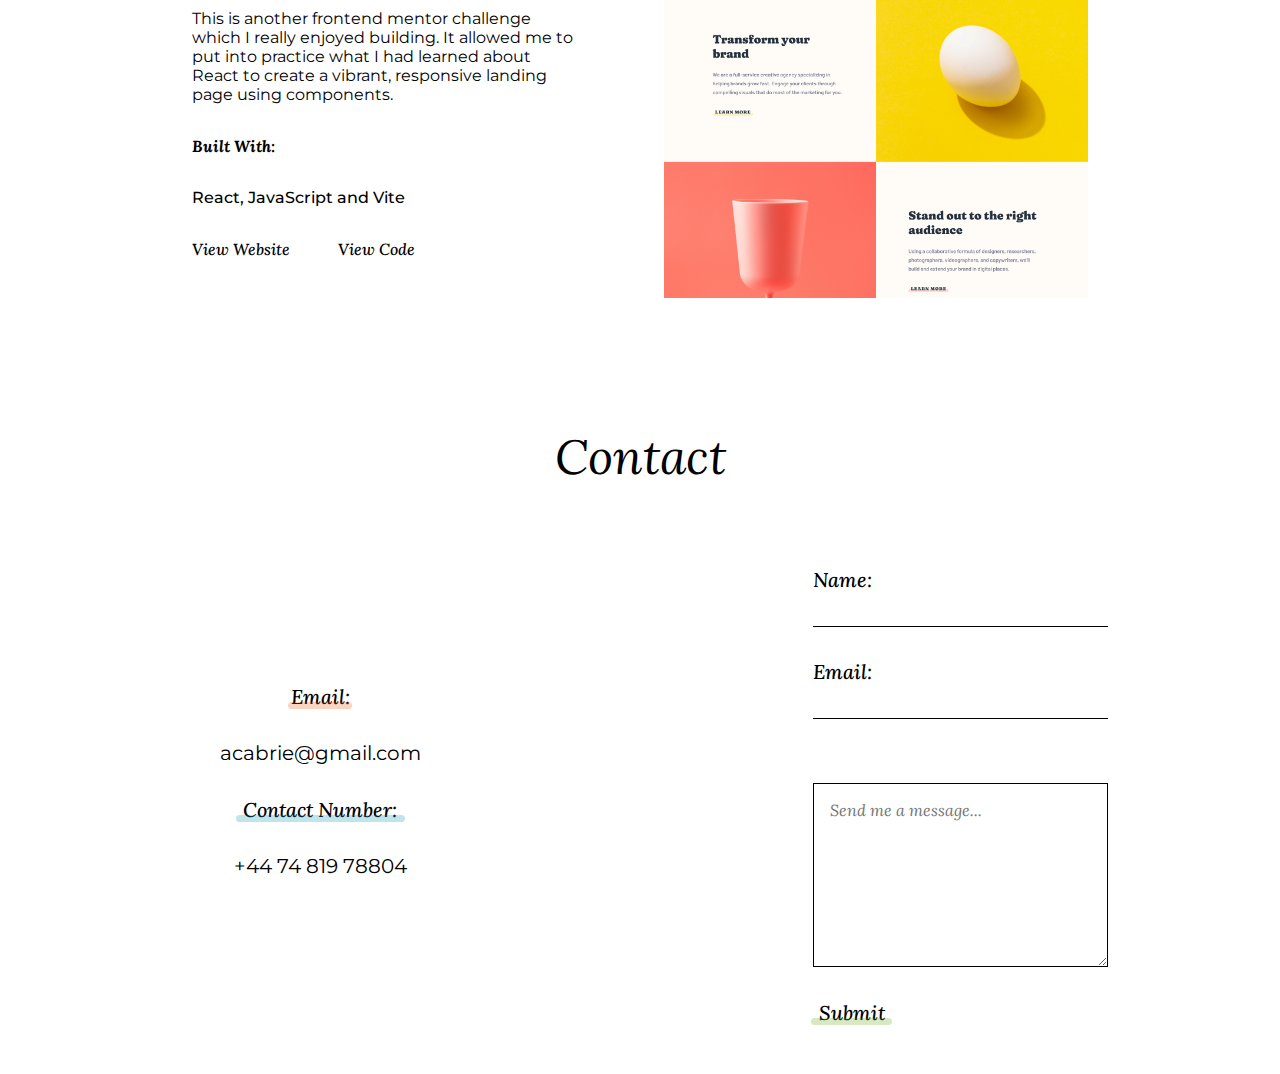
==== commit e870d657: "more changes" ====
--- a/index.html
+++ b/index.html
@@ -59,13 +59,9 @@
 
         <div class="about-container">
             <div class="about-text">
-                <p class="font-mont fs-1">Lorem ipsum dolor sit amet consectetur adipisicing elit. Cum hic delectus, nobis sed
-                   ratione sit consequuntur sequi harum voluptates sint. Iste voluptas debitis possimus minus 
-                   adipisci molestiae eos dicta beatae dolorum aliquid voluptatem nostrum, culpa sequi eaque enim 
-                   modi vel laudantium dolor minima explicabo illum placeat! Dignissimos quis porro minus neque, 
-                   in eveniet, enim, doloribus esse voluptas possimus impedit hic quae sit quasi velit
-                   cupiditate sequi. Beatae cum rem, officiis nostrum dolore quisquam! Cum voluptas quo voluptatum 
-                   fugiat necessitatibus voluptate.
+                <p class="about-me font-mont fs-1">An aspiring Frontend / Software developer looking to get my start and grow my experience. 
+                    I built my responsive portfolio using HTML, CSS and Javascript. Before making my career change to development I was an Office manager for almost 8 years.
+                     In that time I learned a lot of transferrable skills that will help me on my journey to become a software developer. 
                 </p>
             </div>
     
@@ -101,11 +97,9 @@
                 </div>
                 <div class="content">
                     <h3 class="fw-500 fs-2 font-lora">Modern Art Gallery Website</h3>
-                    <p class="font-mont fs-1 fw-400">This is a Frontend Mentor challenge for a 2-page website 
+                    <p class="font-mont fs-1 fw-400">This is a Frontend Mentor challenge for a modern 2-page website 
                         for an Art gallery based in NY, USA. 
-                        This was an interesting challenge as it made good use of 
-                        CSS grid and offered a new challenge of contrasting 
-                        the text to the background color</p>
+                        I built this responsive website making use of CSS grid and learning many new concepts regarding layers, layout and opposite controst.</p>
                     <h4 class="font-lora">Built With:</h4>
                     <p class="font-mont">HTML and CSS</p>
 
@@ -119,20 +113,18 @@
             
             <article class="project-2 article-container">
                     <div class="image">
-                        <img src="./images/Sunnyside-1.png" alt="Sunnyside landing page">
+                        <img src="./images/Marions communicator.png" alt="marion's communicator">
                     </div>
                     <div class="content">
-                        <h3 class="fw-500 fs-2 font-lora">Sunnyside Landing Page</h3>
-                        <p class="font-mont fs-1 fw-400">This is a Frontend Mentor challenge for a 2-page website 
-                            for an Art gallery based in NY, USA. 
-                            This was an interesting challenge as it made good use of 
-                            CSS grid and offered a new challenge of contrasting 
-                            the text to the background color</p>
+                        <h3 class="fw-500 fs-2 font-lora">Marion's Communicator</h3>
+                        <p class="font-mont fs-1 fw-400">I built this small tablet app for my Grandmother who recently suffered a stroke. 
+                            She was having trouble communicaing so I thought an app with hard coded words and the ability to have speech to text functionality
+                        would be a big help toward her recovery. It was the first time I used what I've learned so far as a junior web developer to try solve a real world problem.</p>
                         <h4 class="font-lora">Built With:</h4>
-                        <p class="font-mont">React and Vite</p>
+                        <p class="font-mont">HTML, CSS and JavaScript</p>
     
                         <div class="tabs">
-                            <a href="https://acabrie.github.io/gallery-website/index.html" target="_blank" class="tab blue font-lora fw-500 fs-1">View Website</a>
+                            <a href="https://acabrie.github.io/gallery-website/index.html" target="_blank" class="tab blue font-lora fw-500 fs-1">View Project</a>
                             <a href="https://github.com/acabrie/gallery-website.git" target="_blank" class="tab yellow font-lora fw-500 fs-1">View Code</a>
                         </div>    
                             
@@ -141,20 +133,18 @@
 
             <article class="project-3 article-container">
                 <div class="image">
-                    <img src="./images/Sunnyside-1.png" alt="Sunnyside landing page">
+                    <img src="./images/password generator.png" alt="password generator">
                 </div>
                 <div class="content">
-                    <h3 class="fw-500 fs-2 font-lora">Sunnyside Landing Page</h3>
-                    <p class="font-mont fs-1 fw-400">This is a Frontend Mentor challenge for a 2-page website 
-                        for an Art gallery based in NY, USA. 
-                        This was an interesting challenge as it made good use of 
-                        CSS grid and offered a new challenge of contrasting 
-                        the text to the background color</p>
+                    <h3 class="fw-500 fs-2 font-lora">Random Password Generator</h3>
+                    <p class="font-mont fs-1 fw-400">My very own password generator. Although this is a small project, it was a great project to test my JavaScript knowlege
+                         as an aspiring web / frontend developer. 
+                    </p>
                     <h4 class="font-lora">Built With:</h4>
-                    <p class="font-mont">React and Vite</p>
+                    <p class="font-mont">HTML, CSS and JavaScript</p>
 
                     <div class="tabs">
-                        <a href="https://acabrie.github.io/gallery-website/index.html" target="_blank" class="tab font-lora fw-500 fs-1">View Website</a>
+                        <a href="https://acabrie.github.io/gallery-website/index.html" target="_blank" class="tab font-lora fw-500 fs-1">View Project</a>
                         <a href="https://github.com/acabrie/gallery-website.git" target="_blank" class="tab font-lora fw-500 fs-1">View Code</a>
                     </div>    
                         
@@ -163,17 +153,14 @@
 
             <article class="project-4 article-container">
                 <div class="image">
-                    <img src="./images/Modern-art-gallery-1.png" alt="Modern art gallery website">
+                    <img src="./images/Sunnyside-1.png" alt="Sunnyside landing page">
                 </div>
                 <div class="content">
-                    <h3 class="fw-500 fs-2 font-lora">Modern Art Gallery Website</h3>
-                    <p class="font-mont fs-1 fw-400">This is a Frontend Mentor challenge for a 2-page website 
-                        for an Art gallery based in NY, USA. 
-                        This was an interesting challenge as it made good use of 
-                        CSS grid and offered a new challenge of contrasting 
-                        the text to the background color</p>
+                    <h3 class="fw-500 fs-2 font-lora">Sunnyside Landing Page</h3>
+                    <p class="font-mont fs-1 fw-400">This is another frontend mentor challenge which I really enjoyed building. 
+                        It allowed me to put into practice what I had learned about React to create a vibrant, responsive landing page using components. </p>
                     <h4 class="font-lora">Built With:</h4>
-                    <p class="font-mont">HTML and CSS</p>
+                    <p class="font-mont">React, JavaScript and Vite</p>
 
                     <div class="tabs">
                         <a href="https://acabrie.github.io/gallery-website/index.html" target="_blank" class="tab font-lora fw-500 fs-1">View Website</a>
--- a/styles.css
+++ b/styles.css
@@ -414,6 +414,10 @@
     margin-block: 5rem;
 }
 
+.about-me{
+    line-height: 22px;
+}
+
 .skills-container{
     display: flex;
     flex-direction: column;
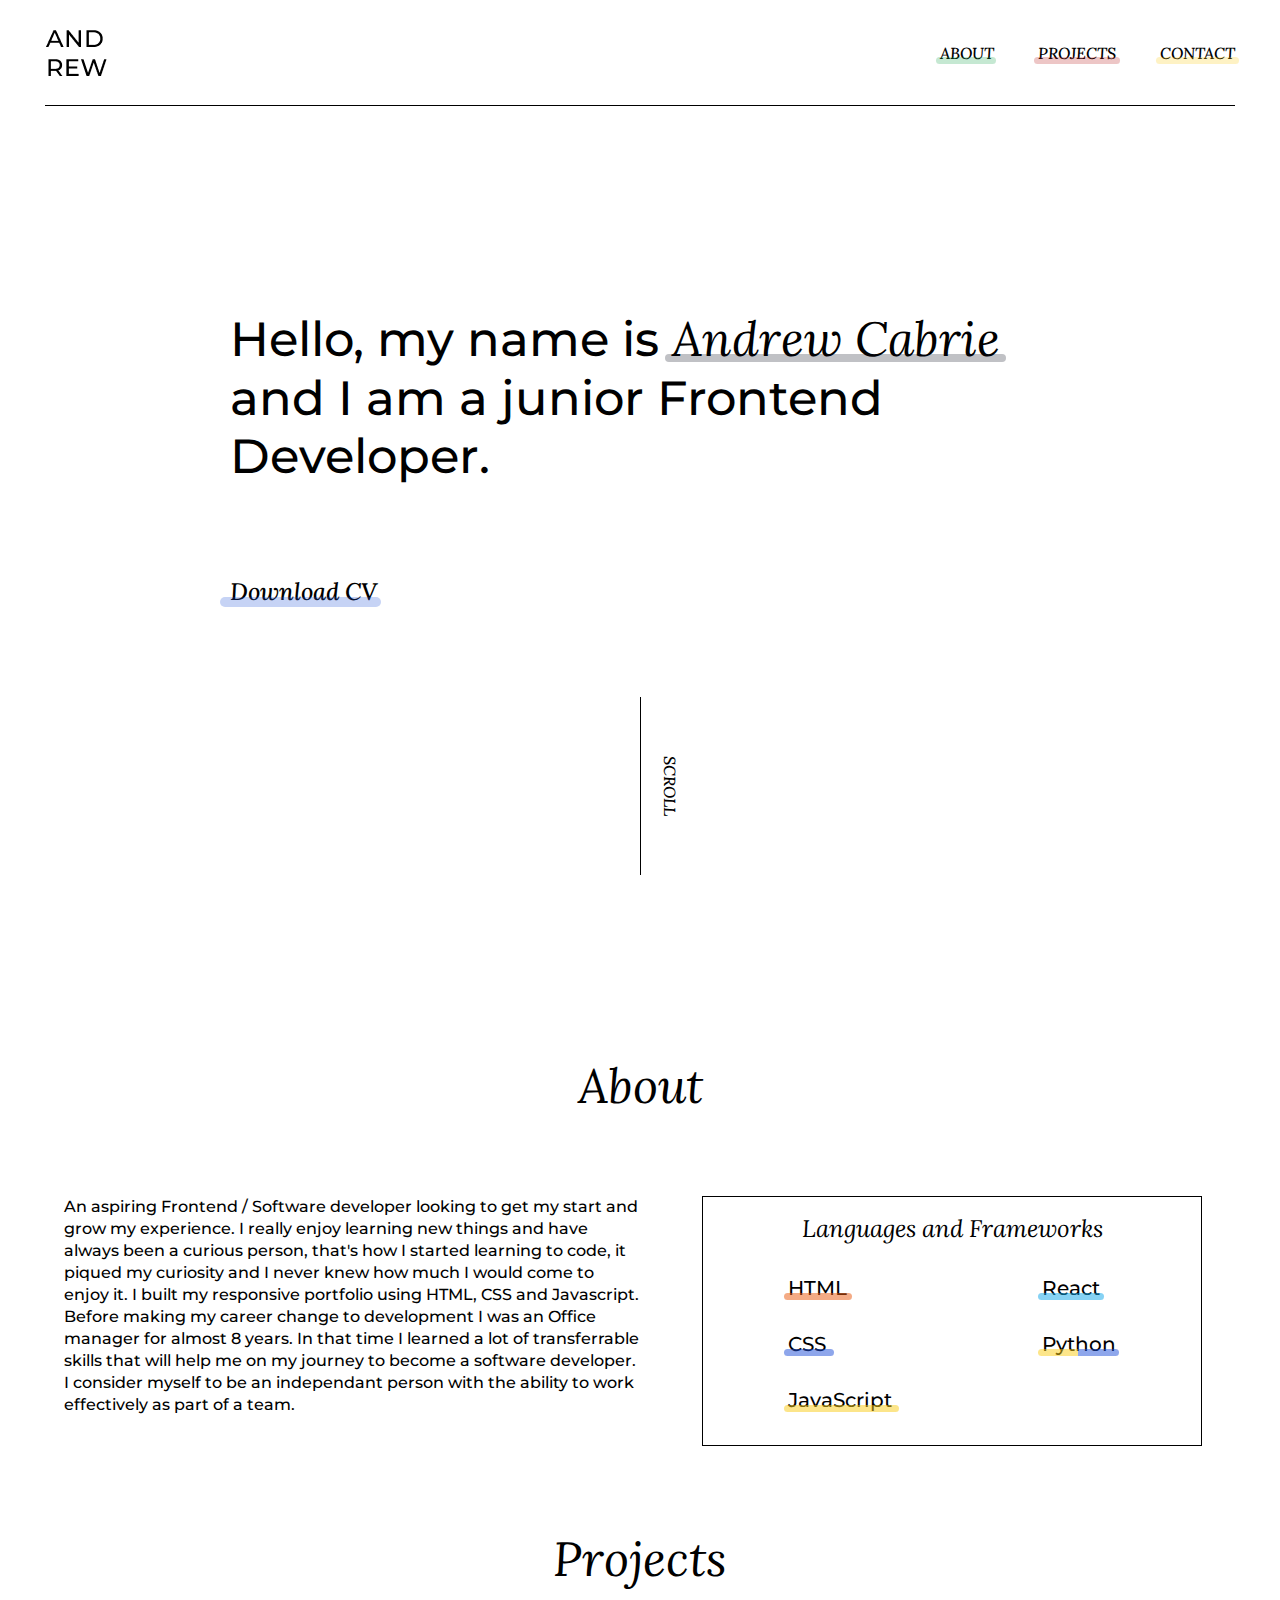
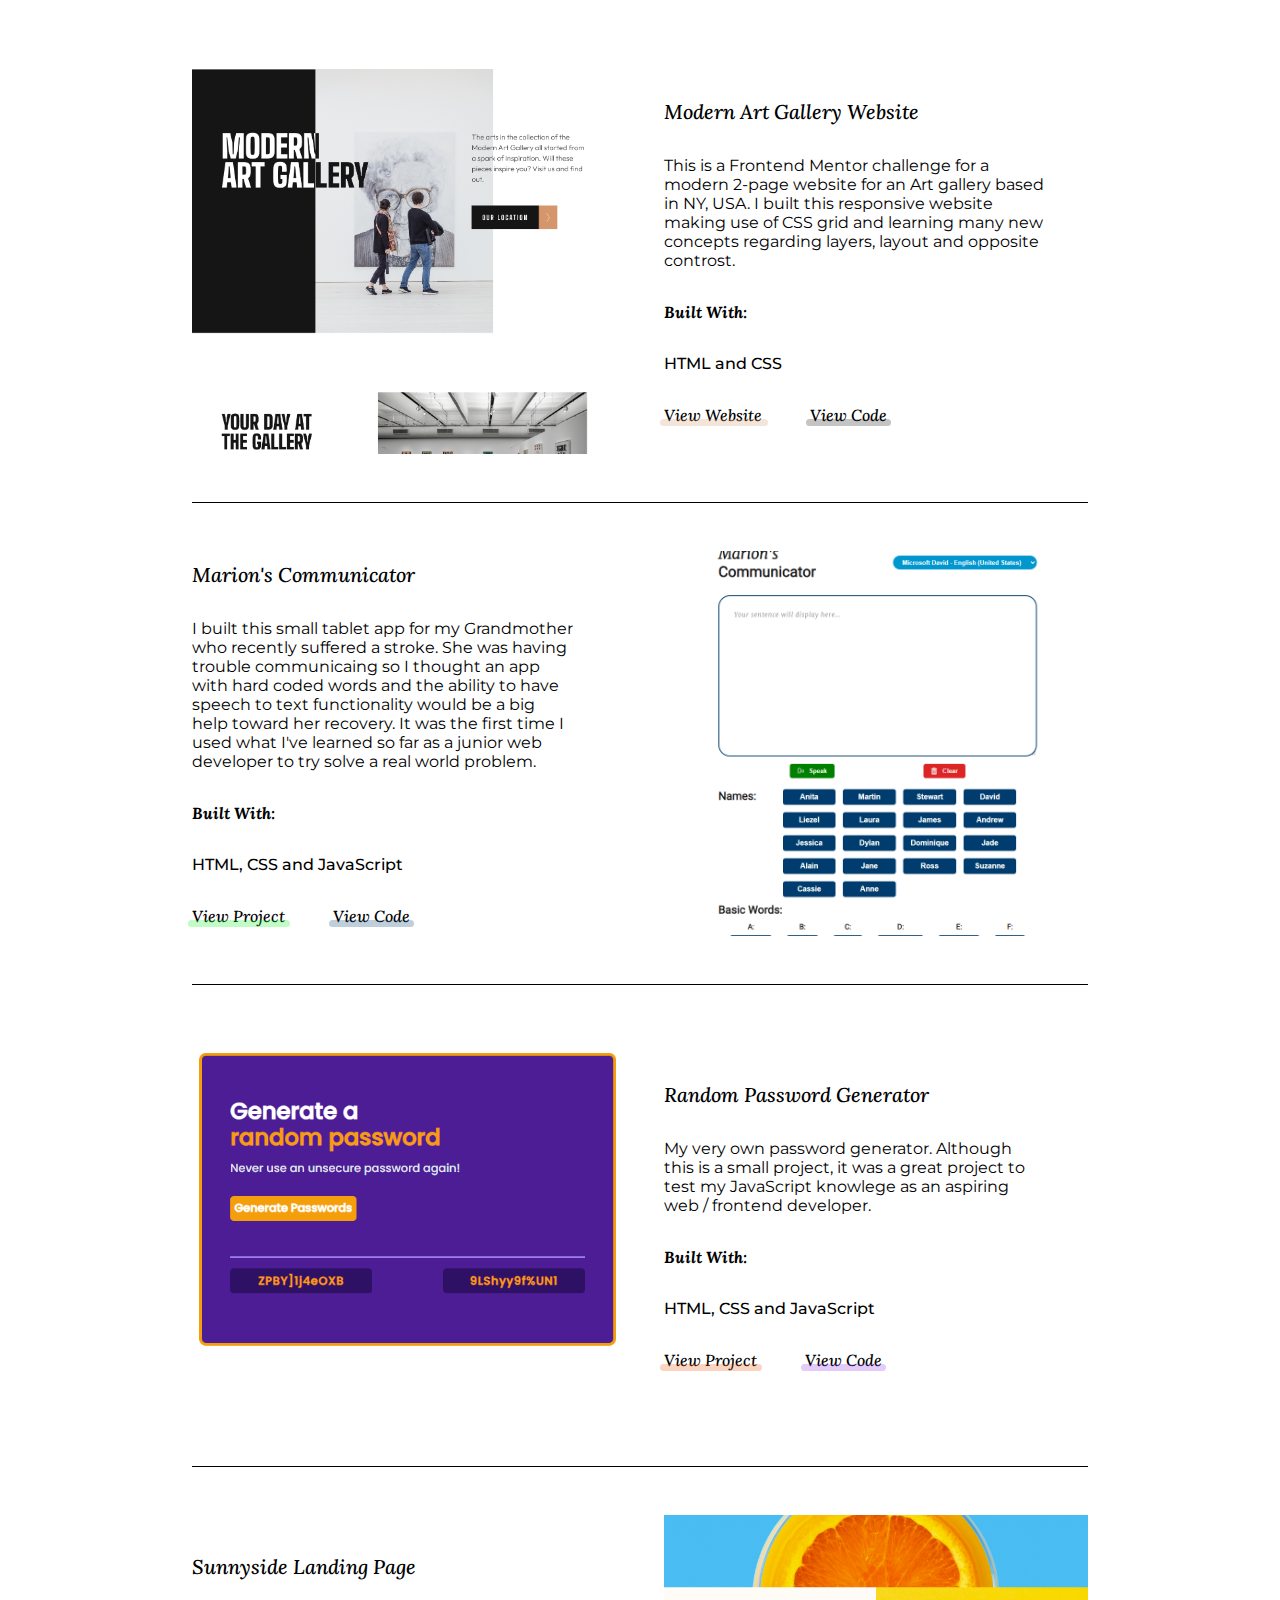
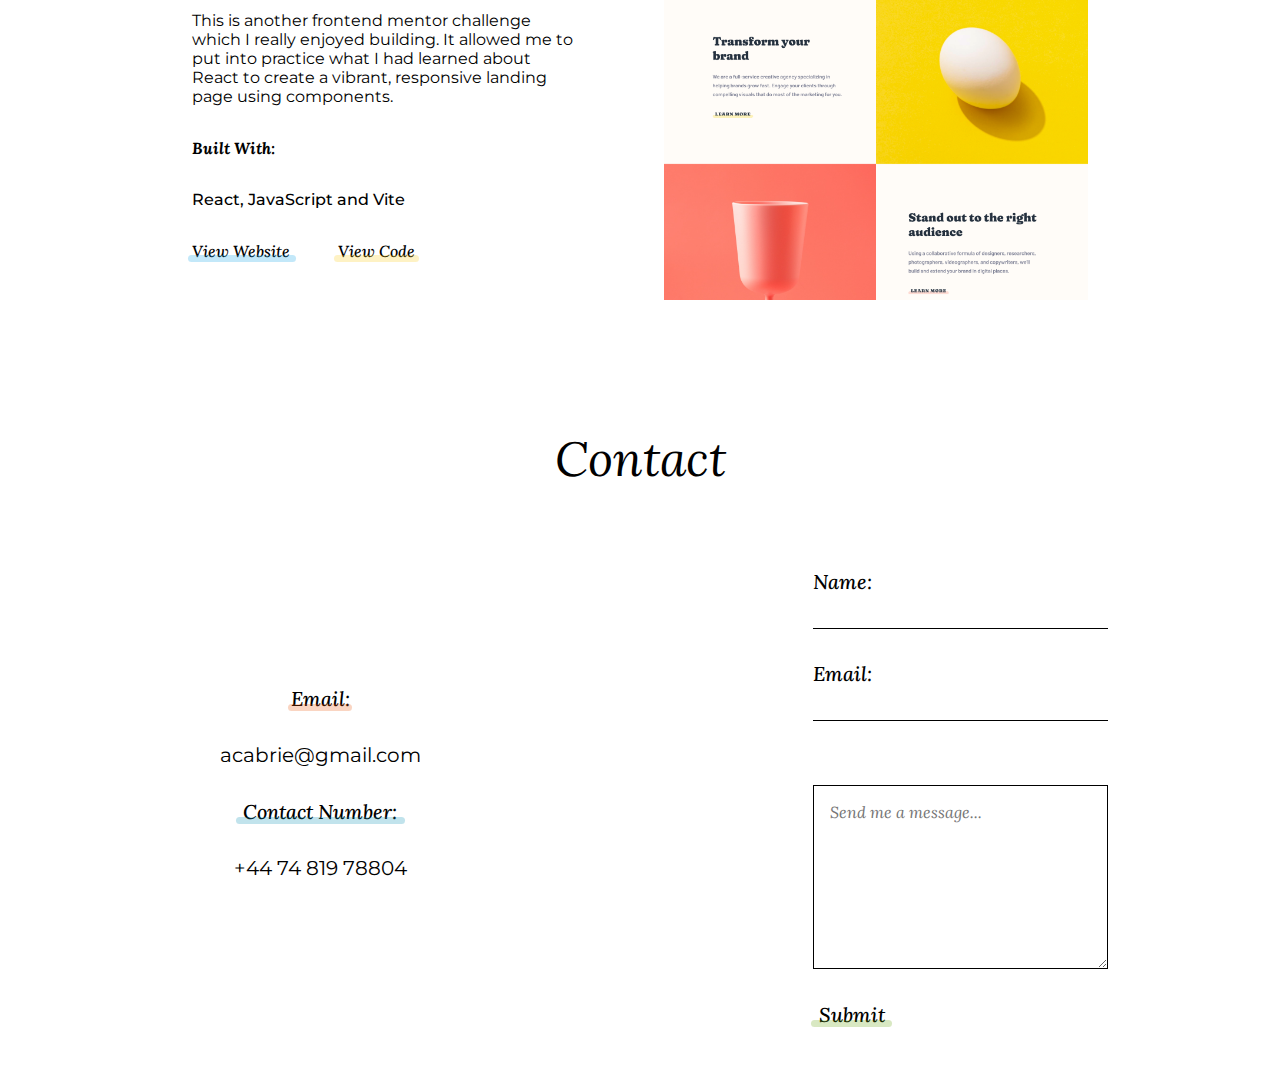
==== commit b299693c: "Update projects section" ====
--- a/index.html
+++ b/index.html
@@ -59,9 +59,11 @@
 
         <div class="about-container">
             <div class="about-text">
-                <p class="about-me font-mont fs-1">An aspiring Frontend / Software developer looking to get my start and grow my experience. 
+                <p class="about-me font-mont fs-1">An aspiring Frontend / Software developer looking to get my start and grow my experience. I really enjoy learning new things 
+                    and have always been a curious person, that's how I started learning to code, it piqued my curiosity and I never knew how much I would come to enjoy it. 
                     I built my responsive portfolio using HTML, CSS and Javascript. Before making my career change to development I was an Office manager for almost 8 years.
-                     In that time I learned a lot of transferrable skills that will help me on my journey to become a software developer. 
+                     In that time I learned a lot of transferrable skills that will help me on my journey to become a software developer. I consider myself to be an independant person with
+                     the ability to work effectively as part of a team.
                 </p>
             </div>
     
@@ -124,8 +126,8 @@
                         <p class="font-mont">HTML, CSS and JavaScript</p>
     
                         <div class="tabs">
-                            <a href="https://acabrie.github.io/gallery-website/index.html" target="_blank" class="tab blue font-lora fw-500 fs-1">View Project</a>
-                            <a href="https://github.com/acabrie/gallery-website.git" target="_blank" class="tab yellow font-lora fw-500 fs-1">View Code</a>
+                            <a href="https://acabrie.github.io/communicator/" target="_blank" class="tab green font-lora fw-500 fs-1">View Project</a>
+                            <a href="https://github.com/acabrie/communicator.git" target="_blank" class="tab dark-blue font-lora fw-500 fs-1">View Code</a>
                         </div>    
                             
                     </div>
@@ -144,8 +146,8 @@
                     <p class="font-mont">HTML, CSS and JavaScript</p>
 
                     <div class="tabs">
-                        <a href="https://acabrie.github.io/gallery-website/index.html" target="_blank" class="tab font-lora fw-500 fs-1">View Project</a>
-                        <a href="https://github.com/acabrie/gallery-website.git" target="_blank" class="tab font-lora fw-500 fs-1">View Code</a>
+                        <a href="https://acabrie.github.io/password-gen/" target="_blank" class="tab orange font-lora fw-500 fs-1">View Project</a>
+                        <a href="https://github.com/acabrie/password-gen.git" target="_blank" class="tab purple font-lora fw-500 fs-1">View Code</a>
                     </div>    
                         
                 </div>
@@ -163,8 +165,8 @@
                     <p class="font-mont">React, JavaScript and Vite</p>
 
                     <div class="tabs">
-                        <a href="https://acabrie.github.io/gallery-website/index.html" target="_blank" class="tab font-lora fw-500 fs-1">View Website</a>
-                        <a href="https://github.com/acabrie/gallery-website.git" target="_blank" class="tab font-lora fw-500 fs-1">View Code</a>
+                        <a href="https://acabrie.github.io/sunnyside-landing-page/" target="_blank" class="tab blue font-lora fw-500 fs-1">View Website</a>
+                        <a href="https://github.com/acabrie/sunnyside-landing-page.git" target="_blank" class="tab yellow font-lora fw-500 fs-1">View Code</a>
                     </div>    
                         
                 </div>
--- a/styles.css
+++ b/styles.css
@@ -634,6 +634,74 @@
     opacity: 1;
 }
 
+.green::after{
+    content: '';
+    height: 7px;
+    width: 110%;
+    position: absolute;
+    top: 14px;
+    left: -4px;
+    border-radius: 5px;
+    background-color: #07F51F;
+    opacity: 0.25;
+}
+
+.green:hover::after,
+.green:focus::after{
+    opacity: 1;
+}
+
+.dark-blue::after{
+    content: '';
+    height: 7px;
+    width: 110%;
+    position: absolute;
+    top: 14px;
+    left: -4px;
+    border-radius: 5px;
+    background-color: #003D6E;
+    opacity: 0.25;
+}
+
+.dark-blue:hover::after,
+.dark-blue:focus::after{
+    opacity: 1;
+}
+
+.orange::after{
+    content: '';
+    height: 7px;
+    width: 110%;
+    position: absolute;
+    top: 14px;
+    left: -4px;
+    border-radius: 5px;
+    background-color: #EA580C;
+    opacity: 0.25;
+}
+
+.orange:hover::after,
+.orange:focus::after{
+    opacity: 1;
+}
+
+.purple::after{
+    content: '';
+    height: 7px;
+    width: 110%;
+    position: absolute;
+    top: 14px;
+    left: -4px;
+    border-radius: 5px;
+    background-color: #9333EA;
+    opacity: 0.25;
+}
+
+.purple:hover::after,
+.purple:focus::after{
+    opacity: 1;
+}
+
 .blue::after{
     content: '';
     height: 7px;
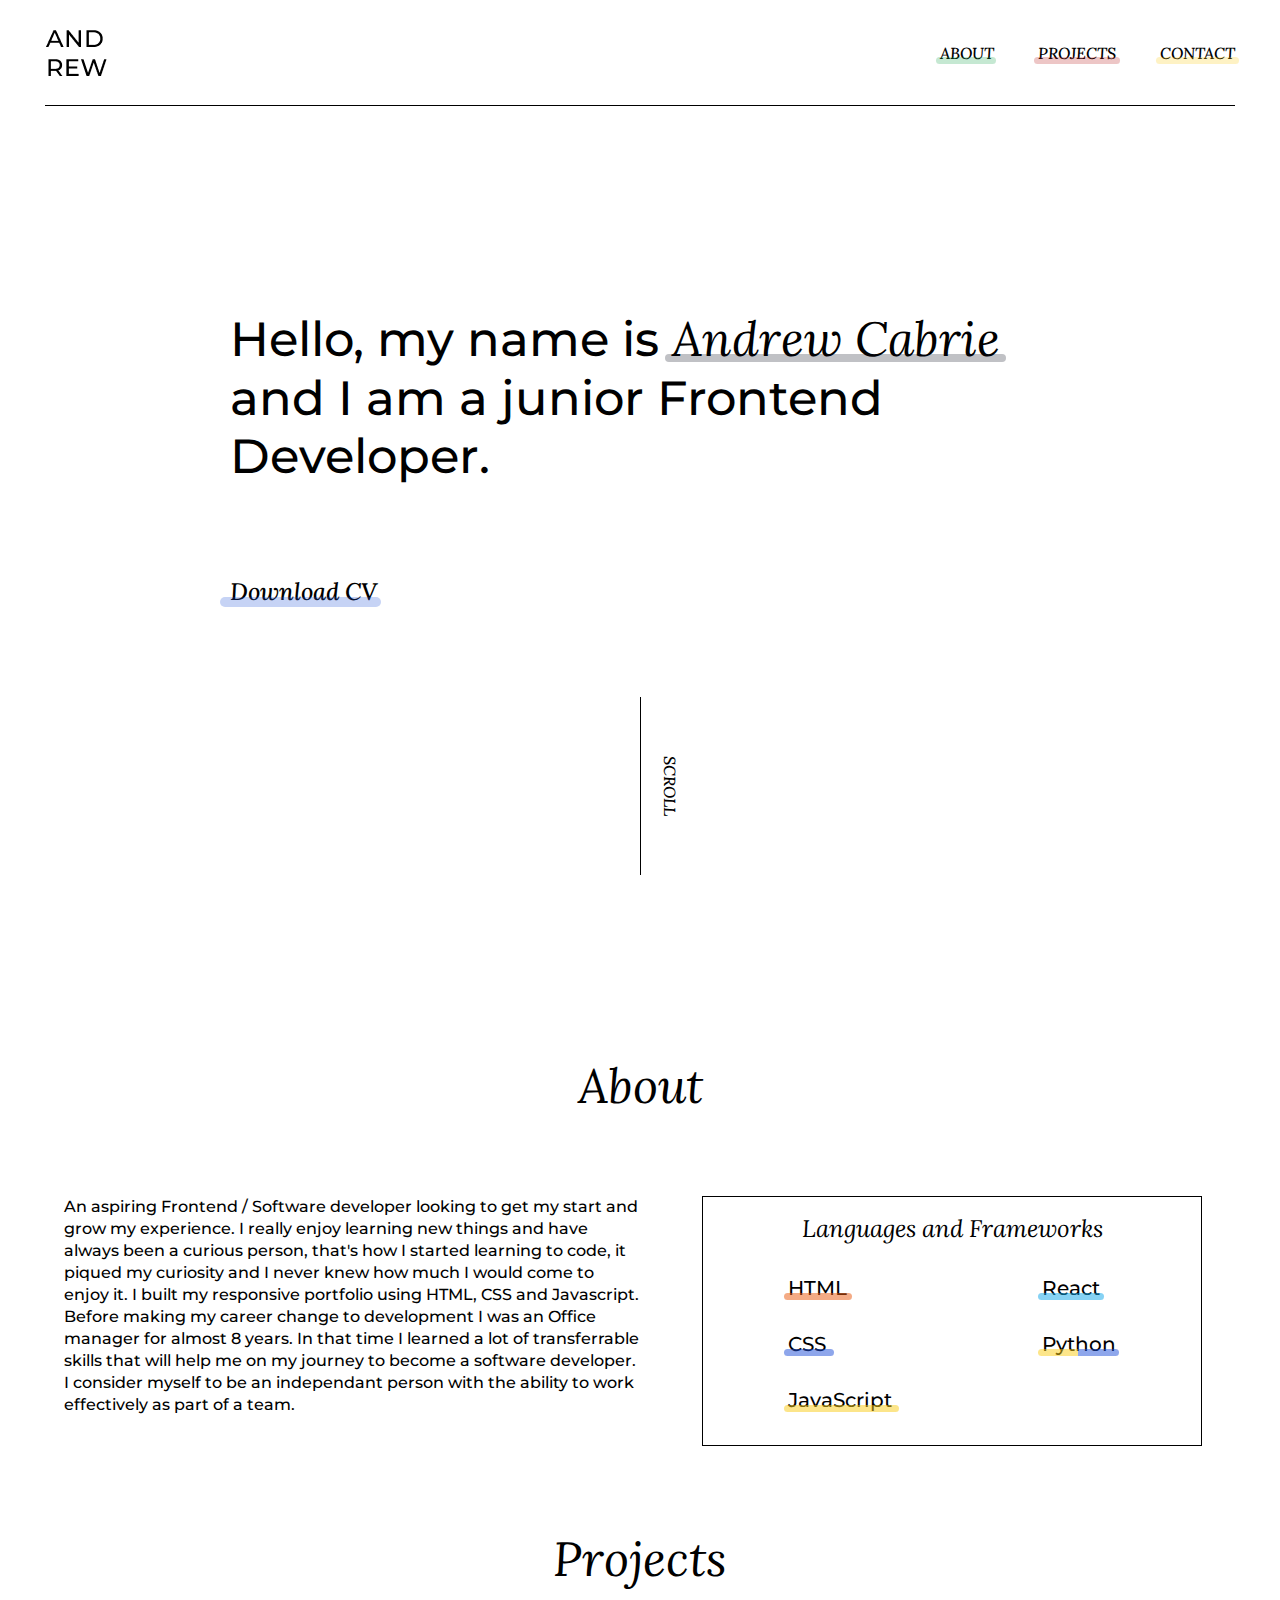
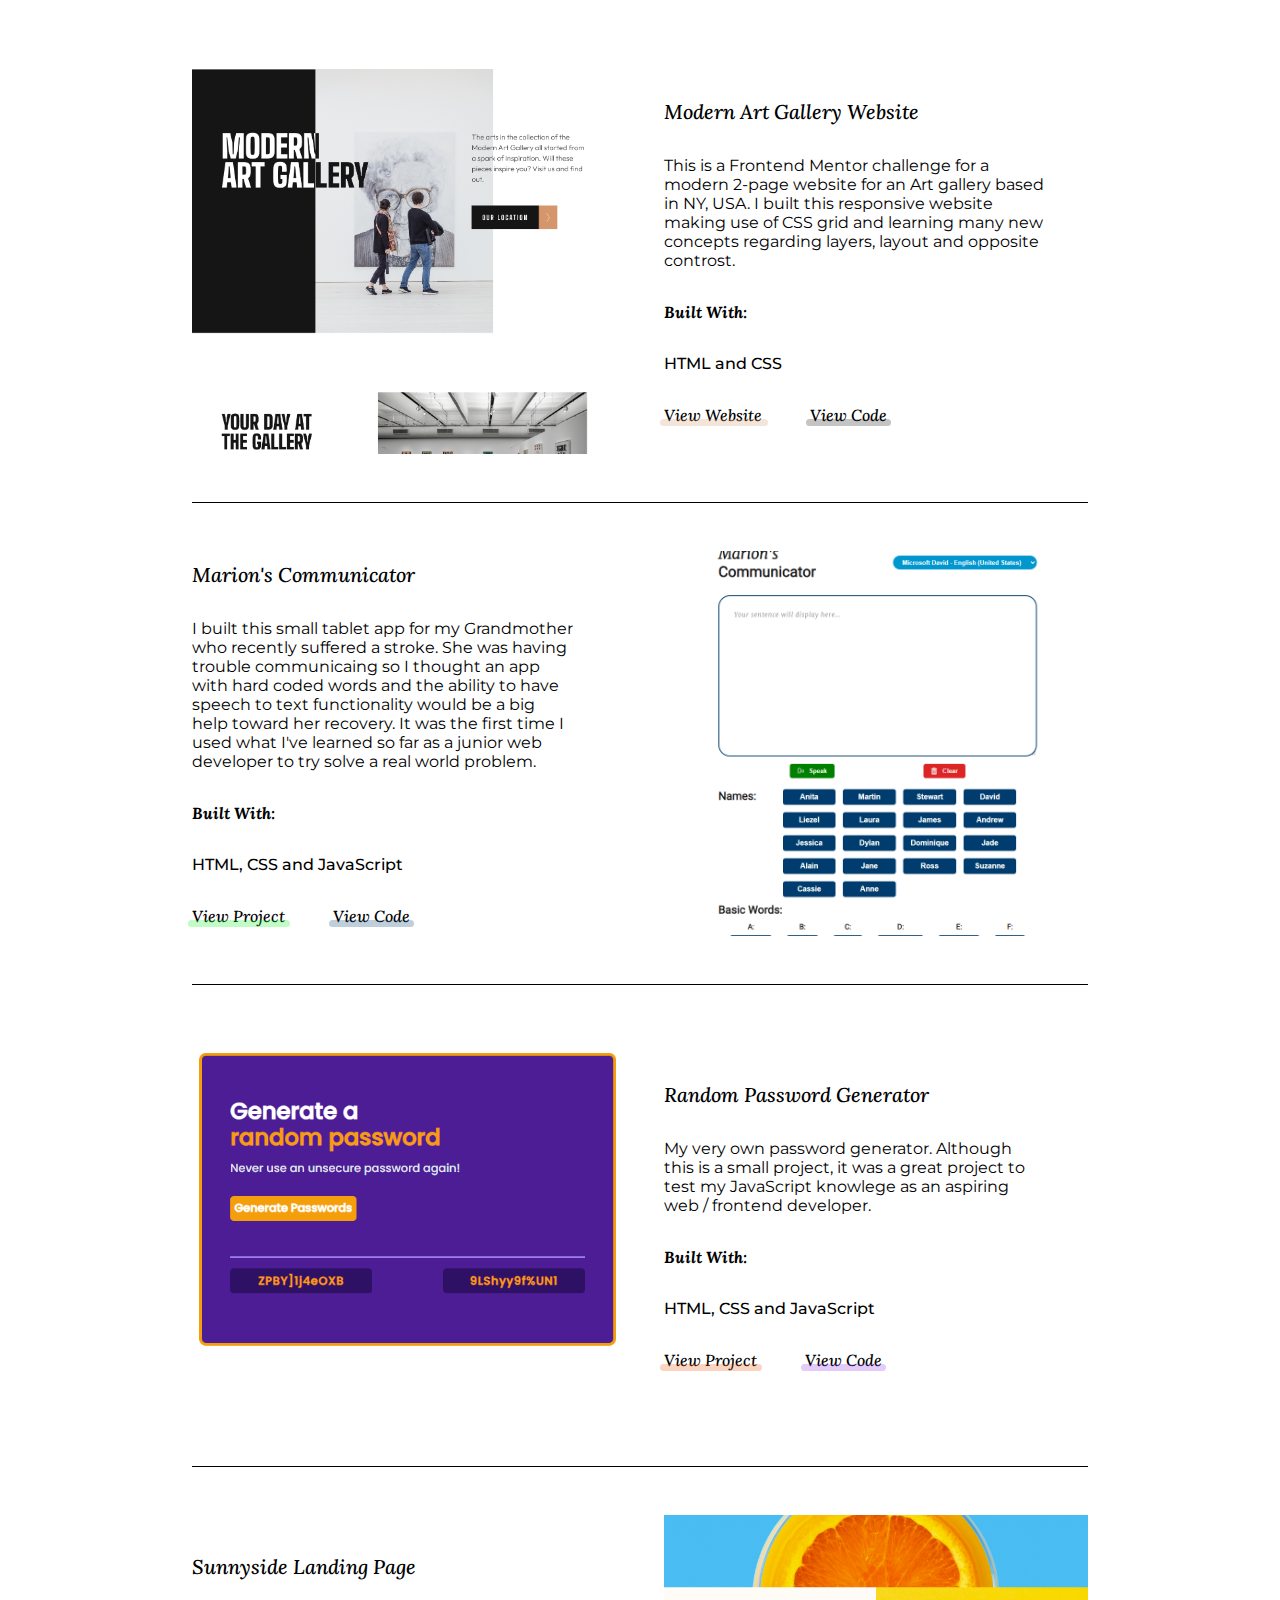
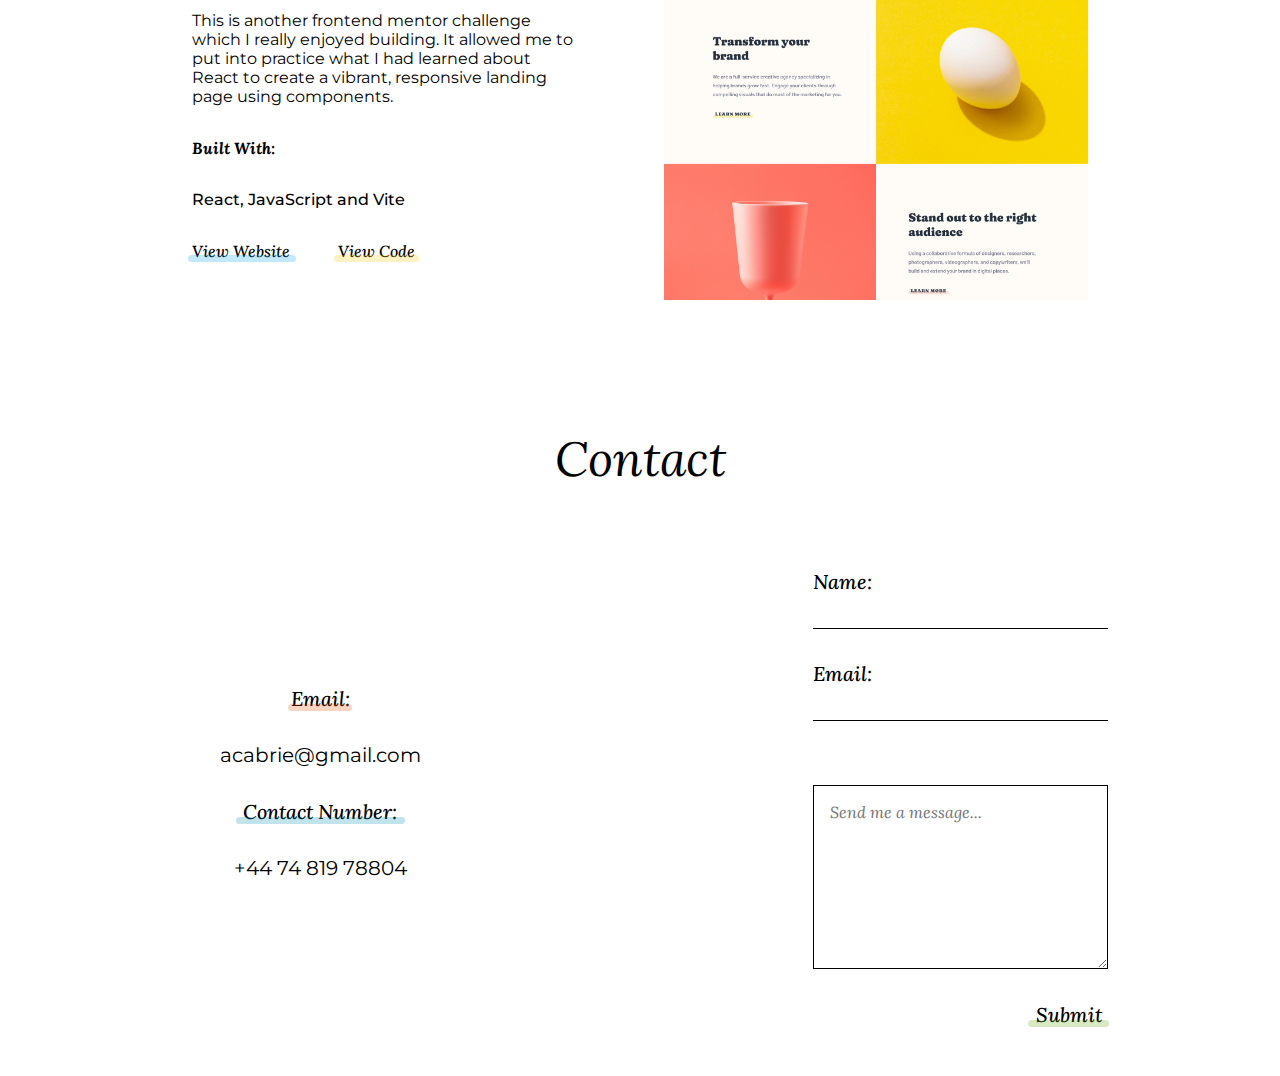
==== commit ada517f1: "form update" ====
--- a/index.html
+++ b/index.html
@@ -188,12 +188,12 @@
             </div>
             
             <div class="form-container">
-                <form class="form">
+                <form action="https://formsubmit.co/acabrie@gmail.com" method="POST" class="form">
                     <label for="name" class="name-label font-lora fw-500 fs-2">Name:</label>
-                    <input type="text" name="name" id="name" spellcheck="false" class="input-field">
+                    <input type="text" name="name" id="name" spellcheck="false" class="input-field" required>
 
                     <label for="email" class="email-label font-lora fw-500 fs-2">Email:</label>
-                    <input type="email" name="email" id="email" spellcheck="false" class="input-field">
+                    <input type="email" name="email" id="email" spellcheck="false" class="input-field" required>
                     <p class="error-msg font-mont fw-500">Please provide a valid email address</p>
 
                     <textarea name="textarea" id="" cols="40" rows="10" class="text-area" placeholder="Send me a message..."></textarea>
--- a/styles.css
+++ b/styles.css
@@ -416,6 +416,7 @@
 
 .about-me{
     line-height: 22px;
+    text-align: center;
 }
 
 .skills-container{
@@ -536,6 +537,10 @@
         width: 50%;
     }
 
+    .about-me{
+        text-align: left;
+    }
+
     .skills-container{
         width: 50%;
     }
@@ -908,7 +913,7 @@
     background-color: #FFF;
     color: #000;
     margin-top: 2rem;
-    align-self: flex-start;
+    align-self: flex-end;
     font-weight: 500;
     position: relative;
 }
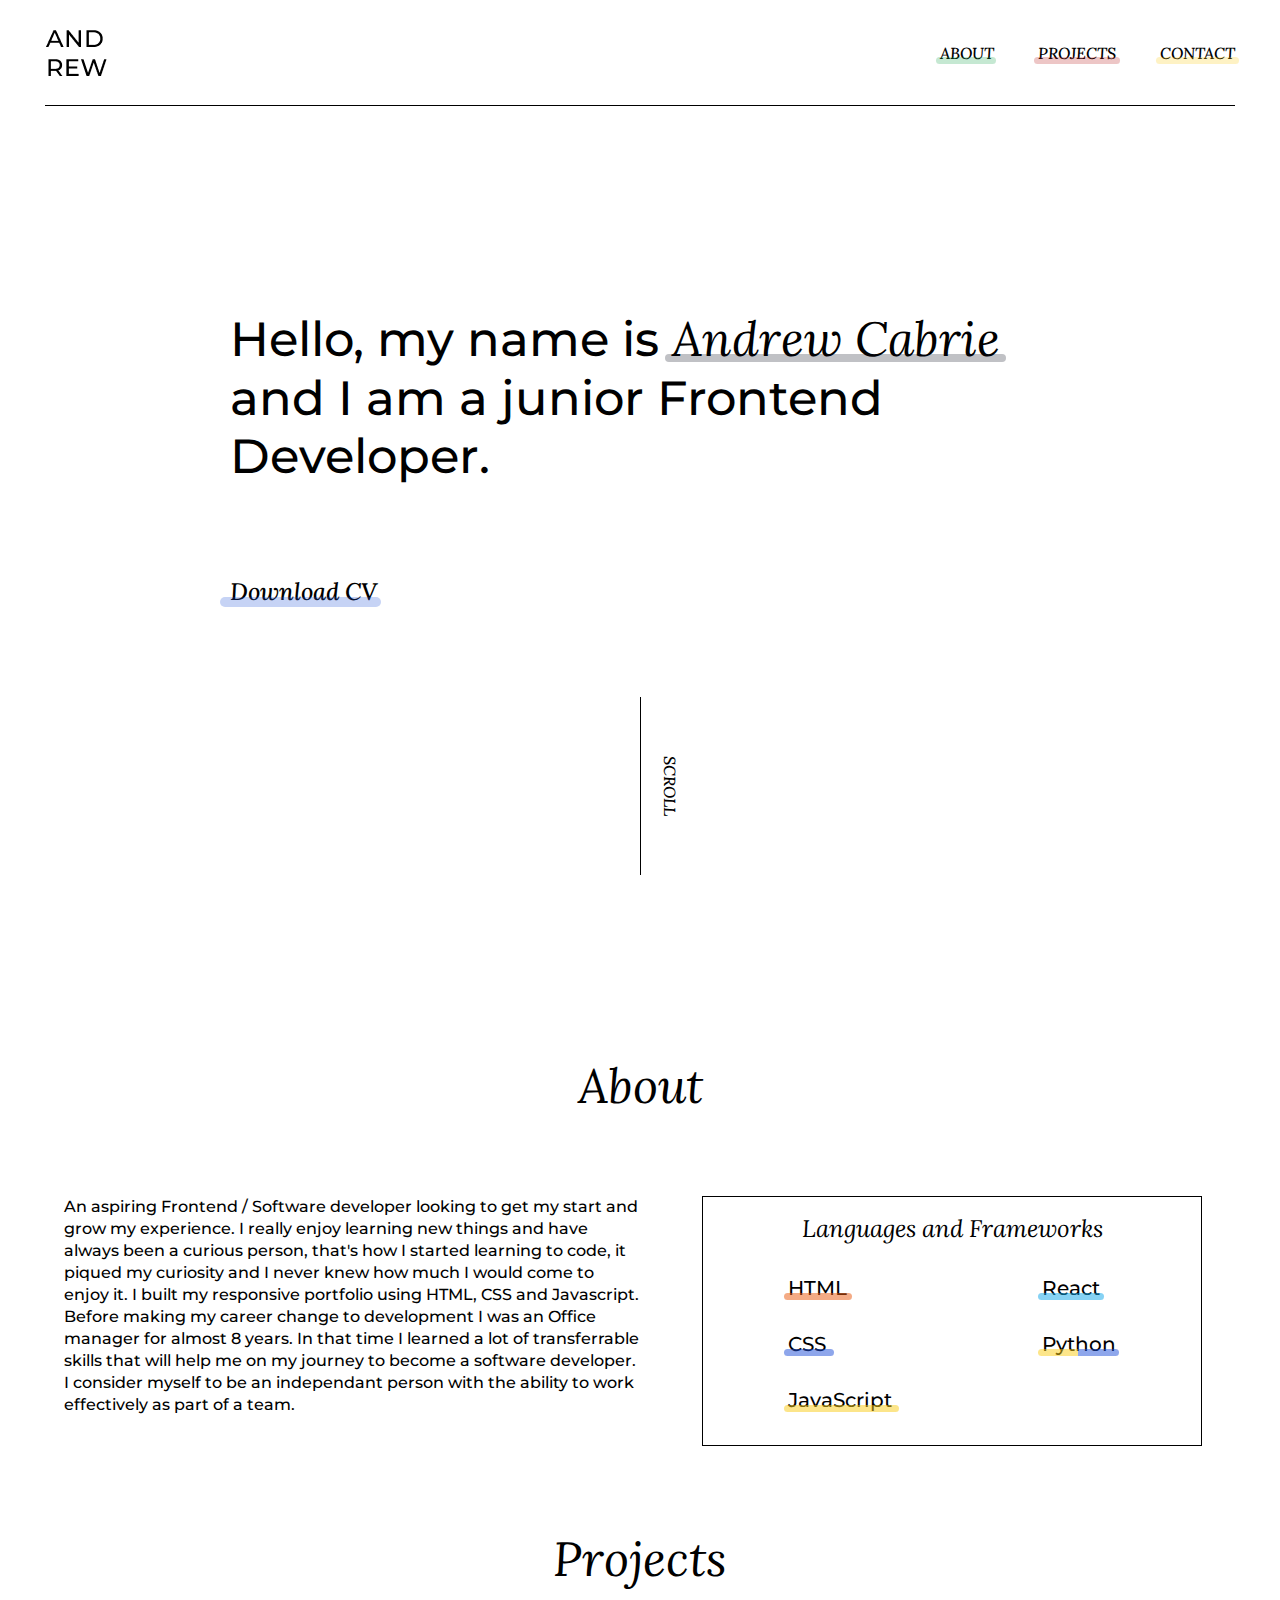
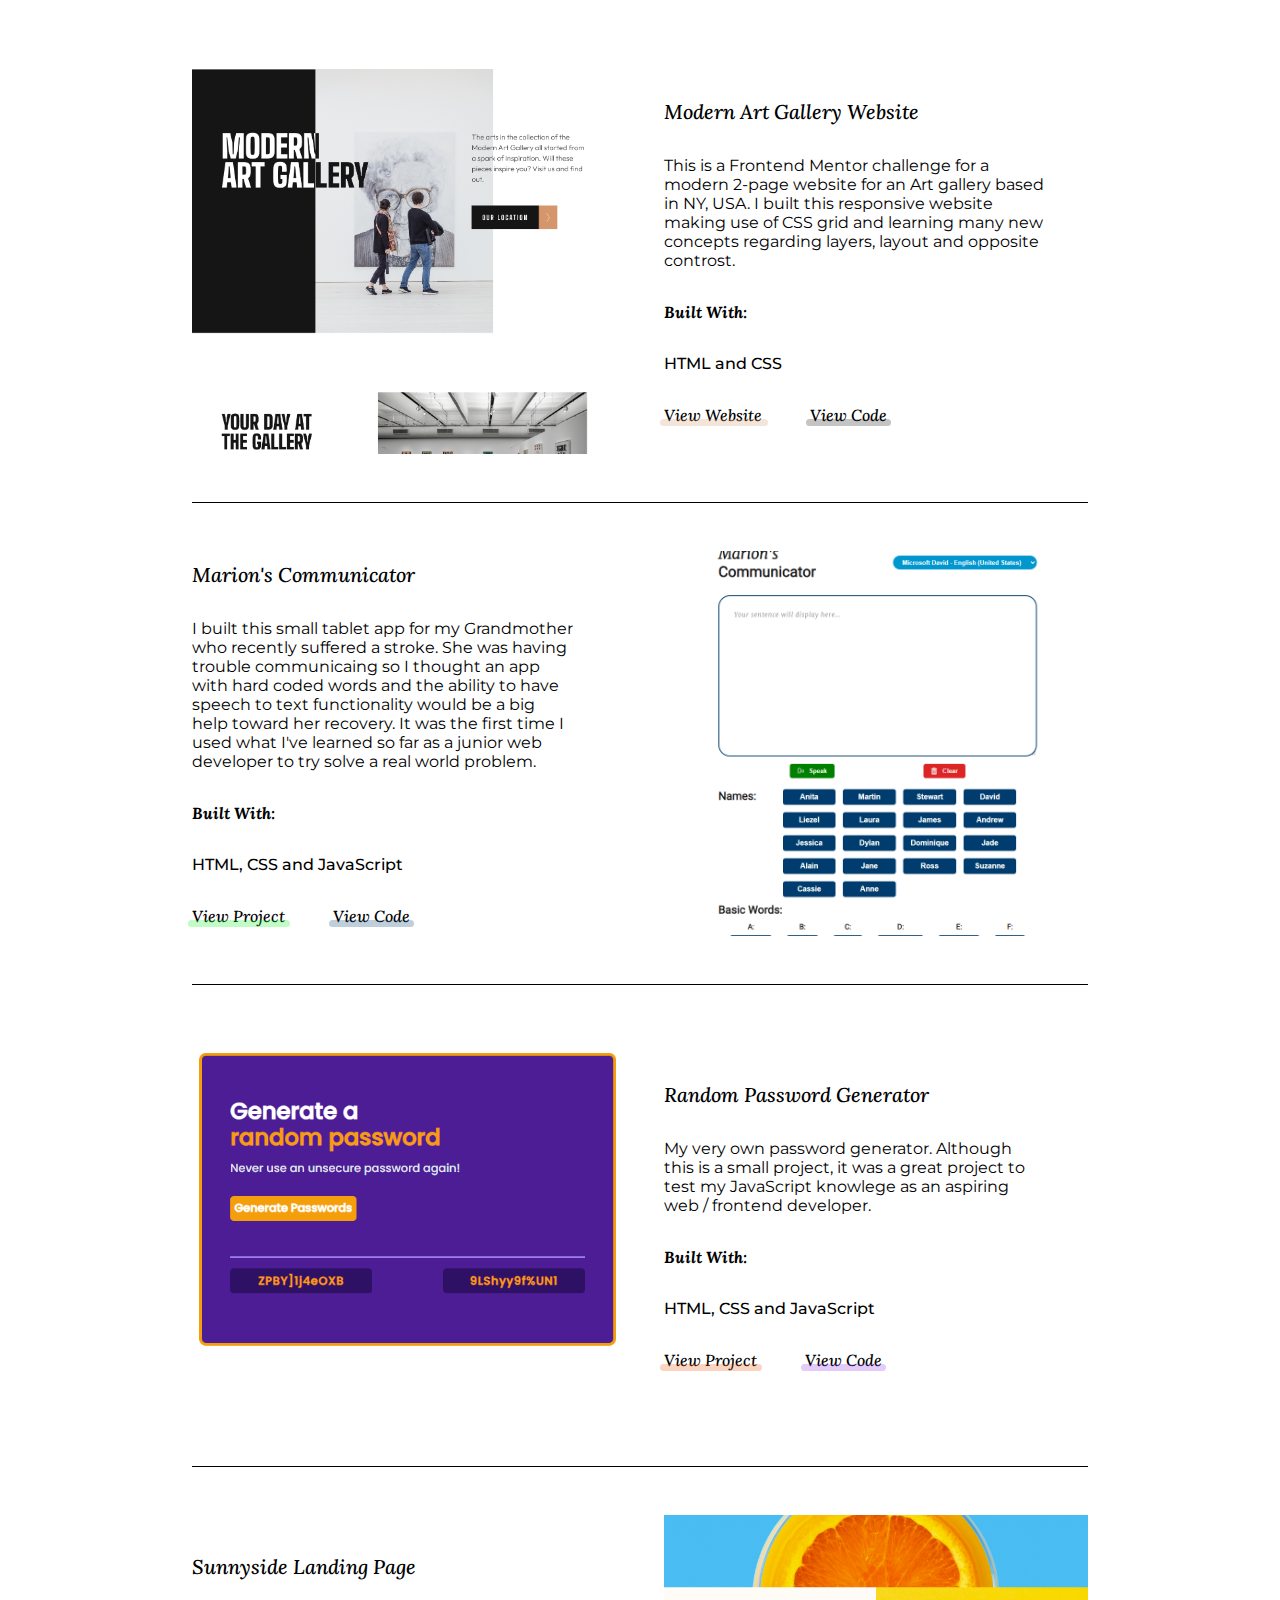
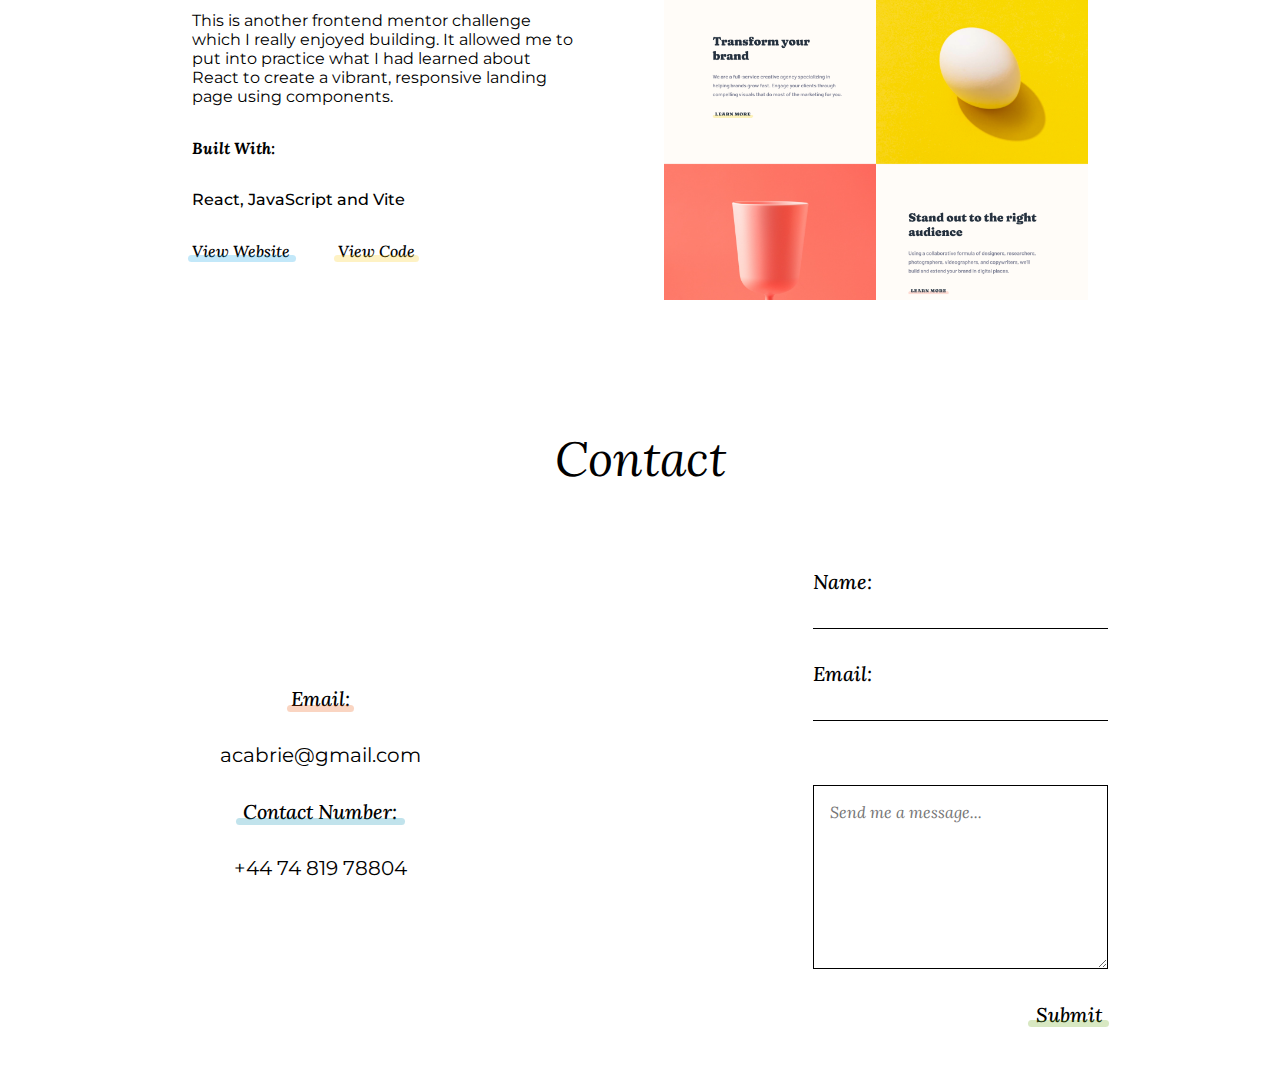
==== commit 6255681e: "form validation" ====
--- a/index.html
+++ b/index.html
@@ -193,8 +193,11 @@
                     <input type="text" name="name" id="name" spellcheck="false" class="input-field" required>
 
                     <label for="email" class="email-label font-lora fw-500 fs-2">Email:</label>
-                    <input type="email" name="email" id="email" spellcheck="false" class="input-field" required>
+                    <input type="email" name="email" id="email" spellcheck="false" class="input-field" onkeydown="validation()" required>
                     <p class="error-msg font-mont fw-500">Please provide a valid email address</p>
+
+                    <input type="hidden" name="_next" value="https://acabrie.github.io/portfolio-2/thankyou.html">
+                    <input type="hidden" name="_captcha" value="false">
 
                     <textarea name="textarea" id="" cols="40" rows="10" class="text-area" placeholder="Send me a message..."></textarea>
                     <button type="submit" class="submit-btn font-lora">Submit</button>
--- a/styles.css
+++ b/styles.css
@@ -833,10 +833,10 @@
 .email-hd::after{
     content: '';
     height: 7px;
-    width: 110%;
-    position: absolute;
-    top: 18px;
-    left: -3px;
+    width: 115%;
+    position: absolute;
+    top: 19px;
+    left: -4px;
     border-radius: 5px;
     background-color: #EA580C;
     opacity: 0.25;
@@ -852,7 +852,7 @@
     height: 7px;
     width: 110%;
     position: absolute;
-    top: 18px;
+    top: 19px;
     left: -7px;
     border-radius: 5px;
     background-color: #0891B2;
@@ -883,18 +883,20 @@
     border-bottom: 1px solid #000;
     border-radius: none;
     width: 100%;
+    outline: none;
 }
 
     
 .error-msg{
     display: none;
-    padding-top: 1rem;
+    padding-top: 0.5rem;
     font-size: 0.7rem;
     color: #B91C1C;
+    margin: 0;
 }
 
 .text-area{
-    
+    outline: none;
     margin-top: 4rem;
     border: none;
     border: 1px solid #000;
@@ -944,4 +946,7 @@
         grid-template-columns: 1fr 1fr;
         grid-template-rows: 1fr;
     }
-}+}
+
+
+
